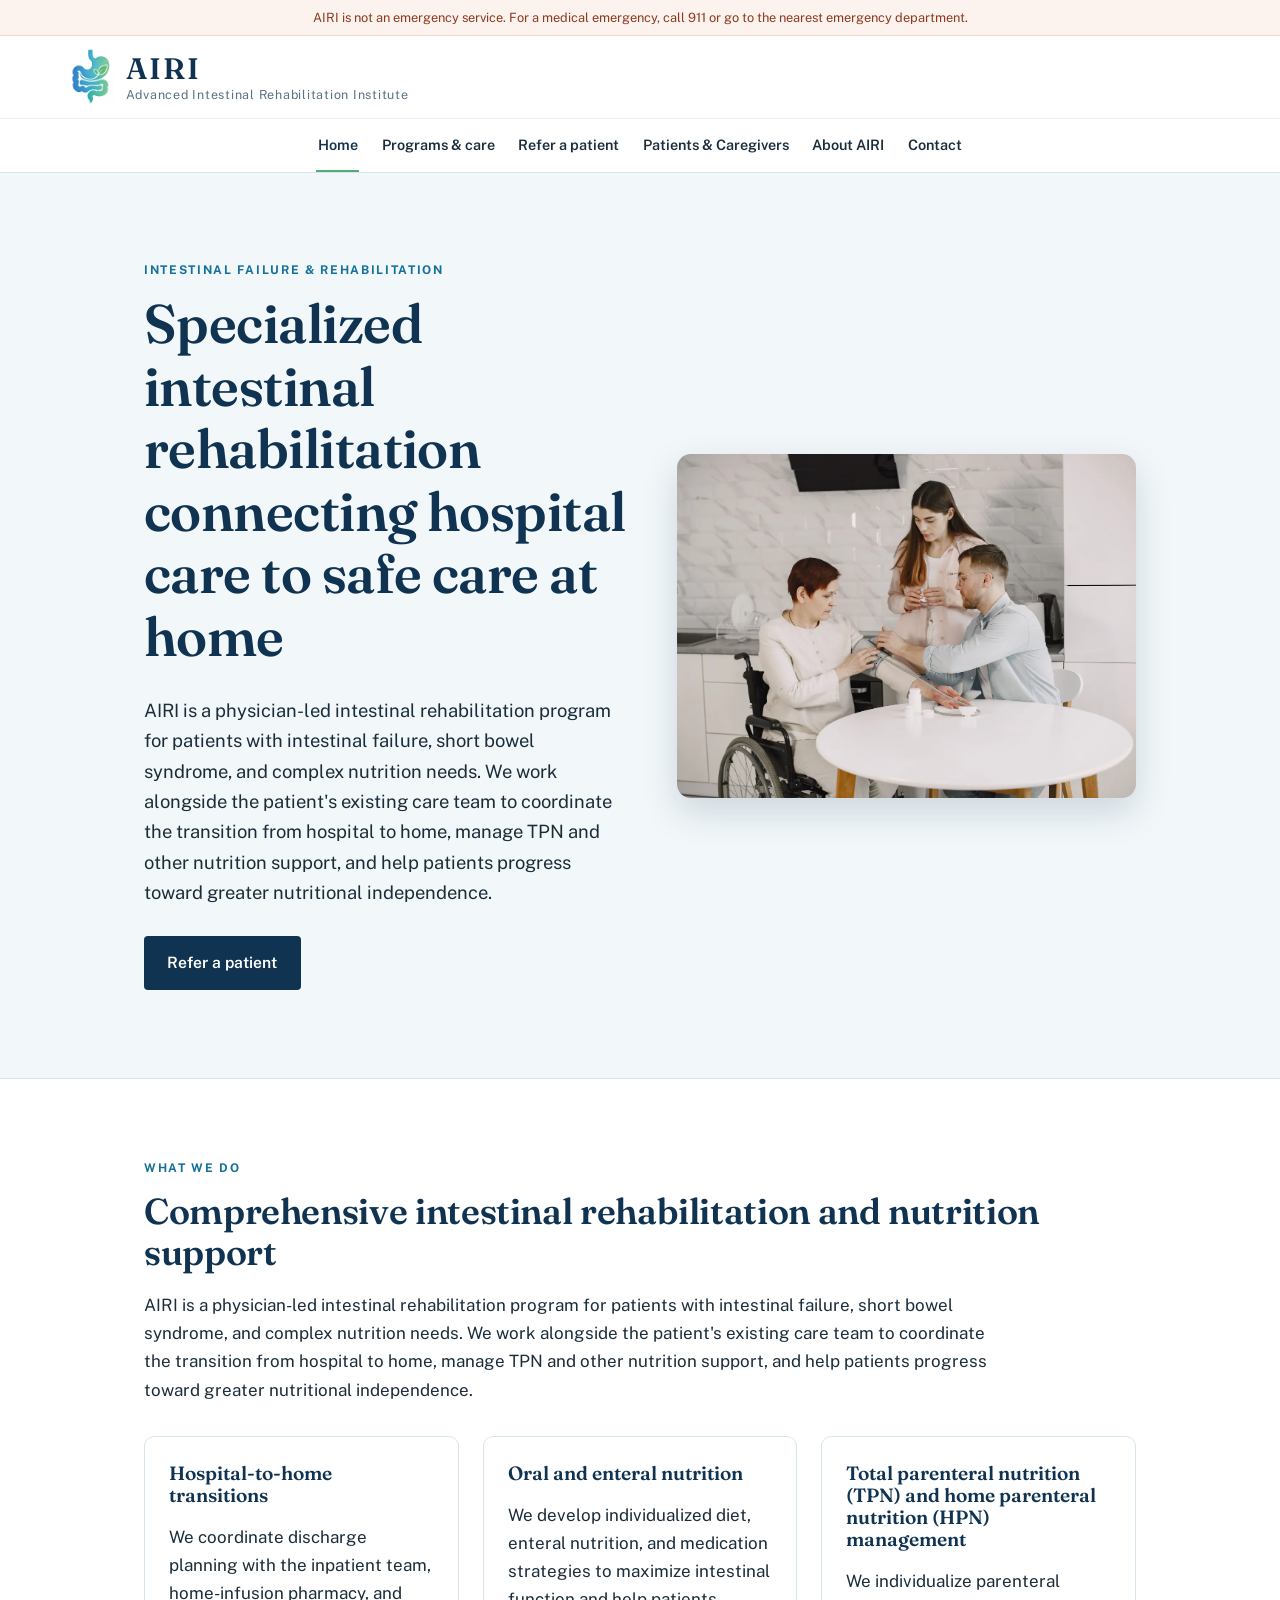
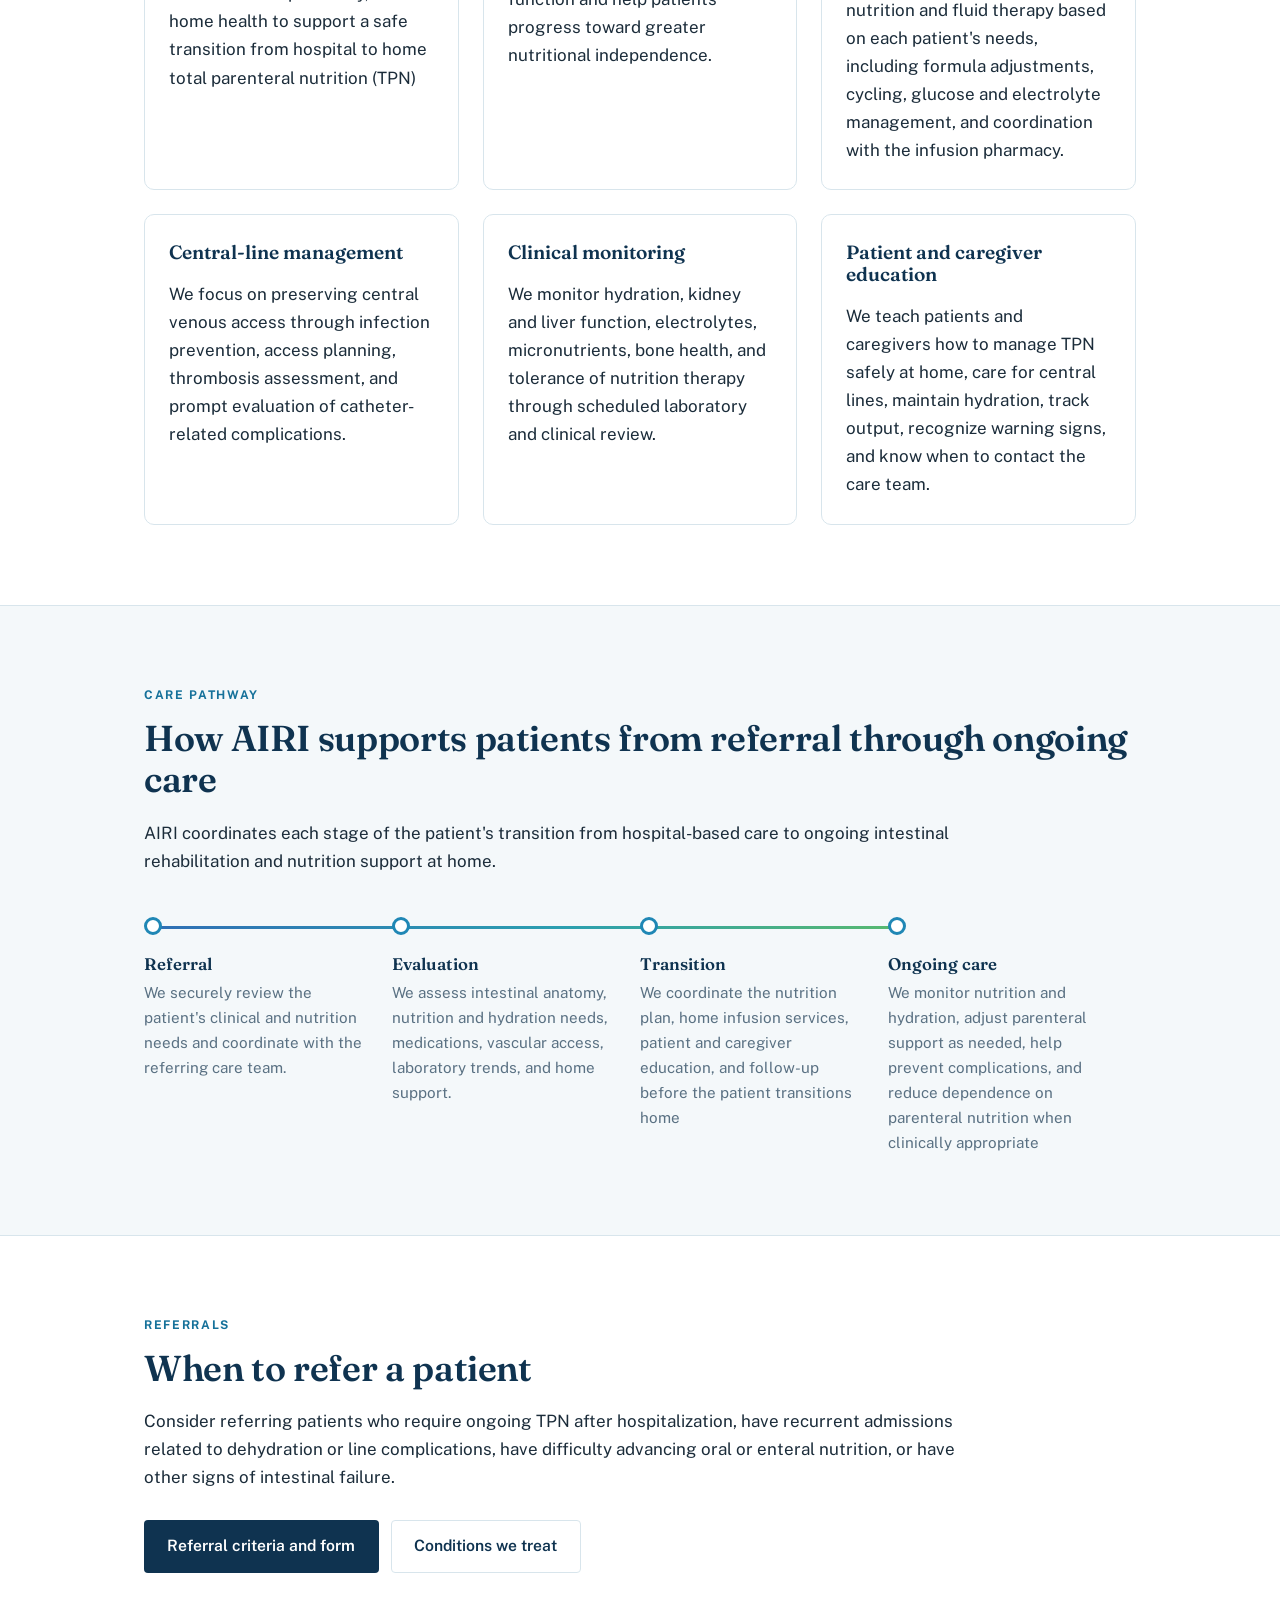
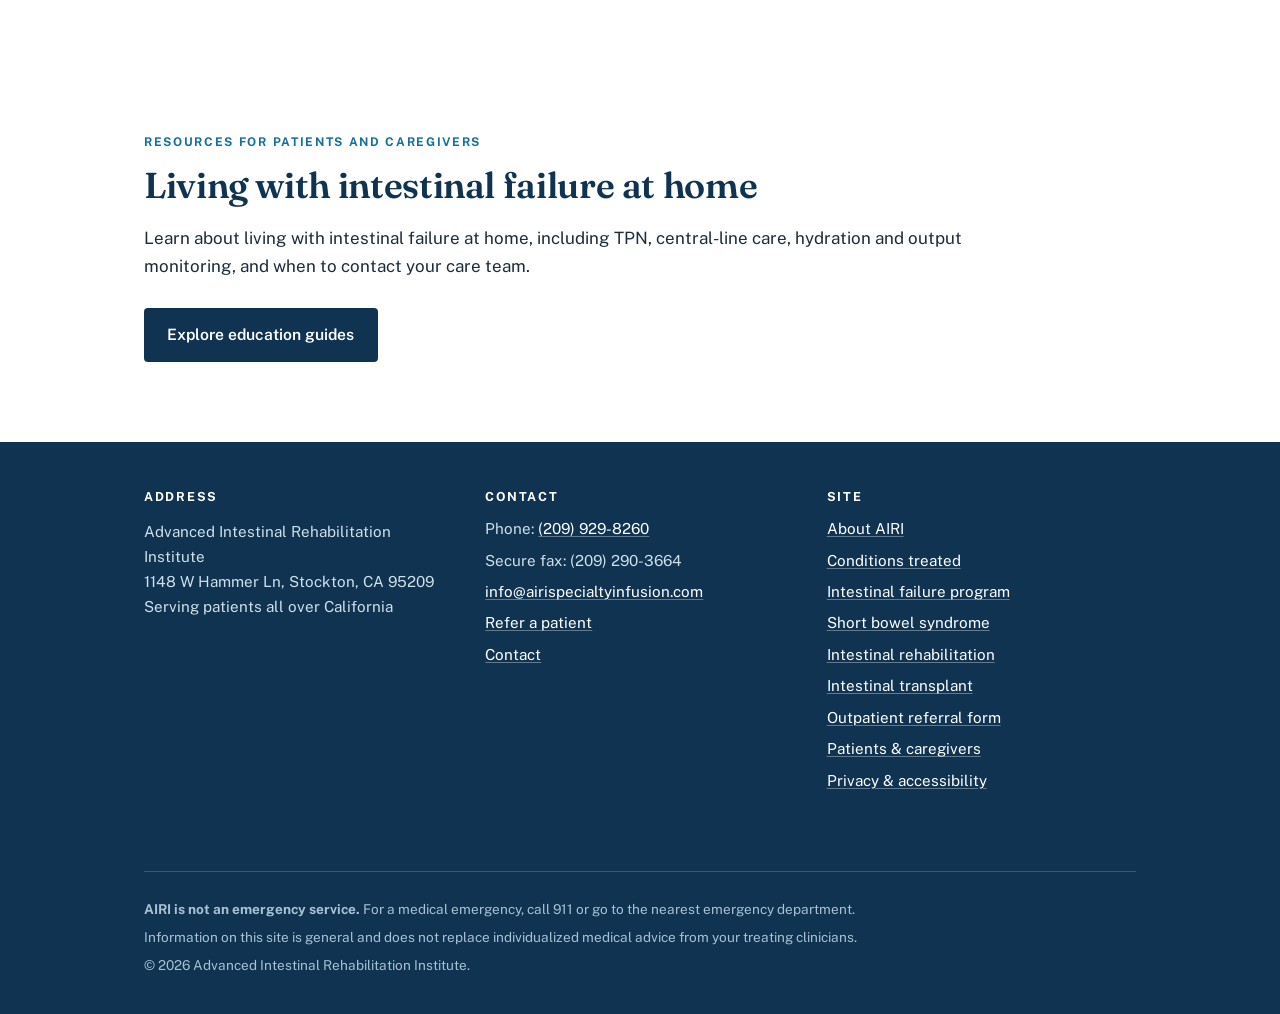
==== index.html @ 18566b01 "Unify the new 6-tab navigation across every page Refer a Patient, Contact, and six other pages still" ====
<!DOCTYPE html>
<html lang="en">
<head>
<meta charset="utf-8">
<meta name="viewport" content="width=device-width, initial-scale=1">
<title>Intestinal Rehabilitation & Home TPN Care | AIRI</title>
<meta name="description" content="AIRI provides specialized intestinal rehabilitation across California, helping patients with intestinal failure and complex nutrition needs transition safely from hospital to home.">
<link rel="icon" href="assets/logo-mark.png">
<link rel="preconnect" href="https://fonts.googleapis.com">
<link rel="preconnect" href="https://fonts.gstatic.com" crossorigin>
<link href="https://fonts.googleapis.com/css2?family=Fraunces:opsz,wght@9..144,500;9..144,600&family=Public+Sans:wght@400;600;700&display=swap" rel="stylesheet">
<link rel="stylesheet" href="style.css?v=8">
</head>
<body>
<a class="skip" href="#main">Skip to content</a>

<div class="emergency-bar"><div class="wrap">
  <p>AIRI is not an emergency service. For a medical emergency, call 911 or go to the nearest emergency department.</p>
</div></div>

<header class="site-header">
  <div class="header-top">
    <a class="brand" href="index.html">
      <img src="assets/logo-mark.png" alt="">
      <span class="brand-text"><b>AIRI</b><span>Advanced Intestinal Rehabilitation Institute</span></span>
    </a>
  </div>
  <nav class="site-nav" aria-label="Main"><div class="nav-row"><ul>
      <li><a href="index.html" aria-current="page">Home</a></li>
      <li><a href="programs.html">Programs & care</a></li>
      <li><a href="refer.html">Refer a patient</a></li>
      <li><a href="patients.html">Patients &amp; Caregivers</a></li>
      <li><a href="about.html">About AIRI</a></li>
      <li><a href="contact.html">Contact</a></li>
  </ul></div></nav>
</header>

<main id="main">

<div class="hero"><div class="wrap">
  <div>
    <p class="eyebrow">Intestinal failure &amp; rehabilitation</p>
    <h1>Specialized intestinal rehabilitation connecting hospital care to safe care at home </h1>
    <p class="lede">AIRI is a physician-led intestinal rehabilitation program for patients with intestinal failure, short bowel syndrome, and complex nutrition needs. We work alongside the patient's existing care team to coordinate the transition from hospital to home, manage TPN and other nutrition support, and help patients progress toward greater nutritional independence.</p>
    <div class="btn-row">
      <a class="btn btn-primary" href="refer.html">Refer a patient</a>
      <!--<a class="btn btn-ghost" href="contact.html">Request a consultation</a>-->
    </div>
  </div>
  <figure class="hero-photo">
    <picture>
      <source srcset="assets/hero-care.webp" type="image/webp">
      <img src="assets/hero-care.jpg" width="1400" height="933" alt="A caregiver and a nurse help a woman in a wheelchair check her blood pressure at home, with her medication on the kitchen table">
    </picture>
  </figure>
</div></div>

<section>
  <div class="wrap">
    <p class="eyebrow">What we do</p>
    <h2>Comprehensive intestinal rehabilitation and nutrition support</h2>
    <p>AIRI is a physician-led intestinal rehabilitation program for patients with intestinal failure, short bowel syndrome, and complex nutrition needs. We work alongside the patient's existing care team to coordinate the transition from hospital to home, manage TPN and other nutrition support, and help patients progress toward greater nutritional independence.</p>
    <div class="grid">
      <div class="card">
        <h3>Hospital-to-home transitions</h3>
        <p>We coordinate discharge planning with the inpatient team, home-infusion pharmacy, and home health to support a safe transition from hospital to home total parenteral nutrition (TPN) </p>
      </div>
      <div class="card">
        <h3>Oral and enteral nutrition</h3>
        <p>We develop individualized diet, enteral nutrition, and medication strategies to maximize intestinal function and help patients progress toward greater nutritional independence.</p>
      </div>
      <div class="card">
        <h3>Total parenteral nutrition (TPN) and home parenteral nutrition (HPN) management</h3>
        <p>We individualize parenteral nutrition and fluid therapy based on each patient's needs, including formula adjustments, cycling, glucose and electrolyte management, and coordination with the infusion pharmacy.</p>
      </div>
      <div class="card">
        <h3>Central-line management</h3>
        <p>We focus on preserving central venous access through infection prevention, access planning, thrombosis assessment, and prompt evaluation of catheter-related complications.</p>
      </div>
      <div class="card">
        <h3>Clinical monitoring</h3>
        <p>We monitor hydration, kidney and liver function, electrolytes, micronutrients, bone health, and tolerance of nutrition therapy through scheduled laboratory and clinical review.</p>
      </div>
      <div class="card">
        <h3>Patient and caregiver education</h3>
        <p>We teach patients and caregivers how to manage TPN safely at home, care for central lines, maintain hydration, track output, recognize warning signs, and know when to contact the care team.</p>
      </div>
    </div>
  </div>
</section>

<section class="tint">
  <div class="wrap">
    <p class="eyebrow">Care pathway</p>
    <h2>How AIRI supports patients from referral through ongoing care</h2>
    <p>AIRI coordinates each stage of the patient's transition from hospital-based care to ongoing intestinal rehabilitation and nutrition support at home.</p>
    <ol class="pathway">
      <li>
        <h3>Referral</h3>
        <p>We securely review the patient's clinical and nutrition needs and coordinate with the referring care team.</p>
      </li>
      <li>
        <h3>Evaluation</h3>
        <p>We assess intestinal anatomy, nutrition and hydration needs, medications, vascular access, laboratory trends, and home support.</p>
      </li>
      <li>
        <h3>Transition</h3>
        <p>We coordinate the nutrition plan, home infusion services, patient and caregiver education, and follow-up before the patient transitions home</p>
      </li>
      <li>
        <h3>Ongoing care</h3>
        <p>We monitor nutrition and hydration, adjust parenteral support as needed, help prevent complications, and reduce dependence on parenteral nutrition when clinically appropriate</p>
      </li>
    </ol>
  </div>
</section>

  


<section>
  <div class="wrap">
    <p class="eyebrow">Referrals</p>
     <h2>When to refer a patient</h2>
    
    <p>
      Consider referring patients who require ongoing TPN after hospitalization, 
      have recurrent admissions related to dehydration or line complications, 
      have difficulty advancing oral or enteral nutrition, or have other signs 
      of intestinal failure.
    </p>
    <div class="btn-row">
      <a class="btn btn-primary" href="refer.html">Referral criteria and form</a>
      <a class="btn btn-ghost" href="conditions.html">Conditions we treat</a>
    </div>
  </div>
</section>


<section>
  <div class="wrap">
    <p class="eyebrow">Resources for patients and caregivers</p>
    <h2>Living with intestinal failure at home</h2>
    <p>Learn about living with intestinal failure at home, including TPN, central-line care, hydration and output monitoring, and when to contact your care team.
    <div class="btn-row">
      <a class="btn btn-primary" href="patients.html">Explore education guides</a>
    </div>
  </div>
</section>

</main>

<footer class="site-footer"><div class="wrap">
  <div>
    <h4>Address</h4>
    <p>Advanced Intestinal Rehabilitation Institute<br>1148 W Hammer Ln, Stockton, CA 95209<br>Serving patients all over California</p>
  </div>
  <div>
    <h4>Contact</h4>
    <ul>
      <li>Phone: <a href="tel:+12099298260">(209) 929-8260</a></li>
      <li>Secure fax: (209) 290-3664</li>
      <li><a href="mailto:info@airispecialtyinfusion.com">info@airispecialtyinfusion.com</a></li>
      <li><a href="refer.html">Refer a patient</a></li>
      <li><a href="contact.html">Contact</a></li>
    </ul>
  </div>
  <div>
    <h4>Site</h4>
    <ul>
      <li><a href="about.html">About AIRI</a></li>
      <li><a href="conditions.html">Conditions treated</a></li>
      <li><a href="program.html">Intestinal failure program</a></li>
      <li><a href="sbs.html">Short bowel syndrome</a></li>
      <li><a href="rehab.html">Intestinal rehabilitation</a></li>
      <li><a href="transplant.html">Intestinal transplant</a></li>
      <li><a href="outpatient.html">Outpatient referral form</a></li>
      <li><a href="patients.html">Patients &amp; caregivers</a></li>
      <li><a href="privacy.html">Privacy &amp; accessibility</a></li>
    </ul>
  </div>
  <div class="footer-bottom">
    <p><strong>AIRI is not an emergency service.</strong> For a medical emergency, call 911 or go to the nearest emergency department.</p>
    <p>Information on this site is general and does not replace individualized medical advice from your treating clinicians.</p>
    <p>&copy; 2026 Advanced Intestinal Rehabilitation Institute.</p>
  </div>
</div></footer>

<script src="site.js?v=3" defer></script>
</body>
</html>
---- style.css ----
/* AIRI — Advanced Intestinal Rehabilitation Institute */

:root {
  --navy: #0f3350;
  --ink: #1b2c3a;
  --muted: #5a7183;
  --teal: #1f87b5;        /* borders, accents */
  --teal-text: #15719a;   /* teal as text: meets 4.5:1 on white and wash */
  --green: #4fae74;
  --wash: #f2f7f9;
  --wash-2: #e6f0f4;
  --line: #d8e5ec;
  --white: #fff;
  --alert: #8c3a1e;
  --alert-bg: #fdf3ee;
  --grad: linear-gradient(120deg, #2f6fb5 0%, #2b9fb0 55%, #58b96f 100%);
  --measure: 85ch;
  --pad: clamp(1.25rem, 5vw, 4rem);
}

*, *::before, *::after { box-sizing: border-box; }

html { scroll-behavior: smooth; }
/* keep anchor targets clear of the sticky header */
[id] { scroll-margin-top: 9rem; }
@media (max-width: 800px) { html:not(.js) [id] { scroll-margin-top: 1rem; } }
@media (prefers-reduced-motion: reduce) {
  html { scroll-behavior: auto; }
  * { animation: none !important; transition: none !important; }
}


body::before {
  content: ""; position: fixed; z-index: -1;
  top: 50%; left: 50%; transform: translate(-50%, -50%);
  width: min(600px, 60vw); height: 92vh;
  background: url("assets/logo-mark.png") center / contain no-repeat;
  opacity: 0.29;
}
@media print { body::before { display: none; } }
body {
  margin: 0;
  font-family: "Public Sans", system-ui, -apple-system, "Segoe UI", sans-serif;
  font-size: 1.0625rem;
  line-height: 1.65;
  color: var(--ink);
  background: var(--white);
  -webkit-font-smoothing: antialiased;
}

h1, h2, h3, h4 {
  font-family: Fraunces, Georgia, "Times New Roman", serif;
  color: var(--navy);
  font-weight: 600;
  line-height: 1.15;
  letter-spacing: -0.01em;
  margin: 0 0 0.5em;
}
h2 + p { margin-top: 0; }
::selection { background: #cde5ef; }
h1 { font-size: clamp(2.1rem, 5vw, 3.4rem); }
h2 { font-size: clamp(1.6rem, 3.2vw, 2.25rem); }
h3 { font-size: 1.2rem; letter-spacing: 0; }
p, li { max-width: var(--measure); }
a { color: var(--teal-text); text-decoration-thickness: 1px; text-underline-offset: 2px; }
a[href^="mailto:"] { overflow-wrap: anywhere; }
a:hover { color: var(--navy); }
:focus-visible { outline: 3px solid var(--teal); outline-offset: 2px; border-radius: 2px; }

.eyebrow {
  font-size: 0.75rem;
  letter-spacing: 0.14em;
  text-transform: uppercase;
  font-weight: 700;
  color: var(--teal-text);
  margin: 0 0 0.75rem;
}

.wrap { max-width: 1120px; margin-inline: auto; padding-inline: var(--pad); }
/* narrow sections share the same left edge as wide ones; paragraphs and lists are still capped at 68ch (see p, li above) */
.narrow { max-width: 1120px; }

/* ---------- header ---------- */

.skip {
  position: absolute; left: -9999px; top: 0; z-index: 99;
  background: var(--navy); color: #fff; padding: 0.75rem 1rem;
}
.skip:focus { left: 0; }

.site-header {
  border-bottom: 1px solid var(--line);
  background: var(--white);
  position: sticky; top: 0; z-index: 20;
  transition: box-shadow 0.25s;
}
.site-header.scrolled { box-shadow: 0 2px 14px rgba(15, 51, 80, 0.09); }
.header-top {
  display: flex; align-items: center; gap: 1.25rem;
  padding-block: 0.75rem;
  padding-inline: clamp(1.25rem, 4vw, 2.5rem); max-width: 1220px; margin-inline: auto;
}

.brand { display: flex; align-items: center; gap: 0.7rem; text-decoration: none; }
.brand img { height: 58px; width: auto; display: block; }
.brand-text { display: flex; flex-direction: column; line-height: 1; }
.brand-text b {
  font-family: Fraunces, serif; font-size: 1.85rem; font-weight: 600;
  letter-spacing: 0.06em; color: var(--navy);
}
.brand-text span {
  font-size: 0.78rem; letter-spacing: 0.06em; color: var(--muted); margin-top: 0.35rem;
}

.site-nav { border-top: 1px solid var(--wash-2); }
.site-nav .nav-row {
  max-width: 1400px; margin-inline: auto;
  padding-inline: 1.25rem;
}
.site-nav ul {
  display: flex; flex-wrap: wrap; justify-content: center;
  gap: 0 clamp(1rem, 1.6vw, 2rem);
  list-style: none; margin: 0; padding: 0;
}
.site-nav li { white-space: nowrap; }
.site-nav a {
  color: var(--ink); text-decoration: none; font-size: 0.9rem; font-weight: 600;
  padding: 0.85rem 0.1rem; border-bottom: 2px solid transparent; display: block;
}
.site-nav a:hover, .site-nav a[aria-current="page"] {
  color: var(--navy); border-bottom-color: var(--green);
}


.nav-toggle { display: none; }
@media screen and (max-width: 899px) {
  /* without JS the stacked header is too tall to pin; with it, the nav collapses */
  html:not(.js) .site-header { position: static; }
  .brand-text span { display: none; }
  .site-nav { border-top: 0; }

  .nav-toggle {
    display: inline-flex; flex-direction: column; gap: 5px; justify-content: center;
    margin-left: auto; width: 46px; height: 42px; padding: 0 11px;
    background: none; border: 1px solid var(--line); border-radius: 6px; cursor: pointer;
  }
  .nav-toggle span {
    display: block; height: 2px; background: var(--navy); border-radius: 1px;
    transition: transform 0.25s, opacity 0.25s;
  }
  .nav-toggle[aria-expanded="true"] span:nth-child(1) { transform: translateY(7px) rotate(45deg); }
  .nav-toggle[aria-expanded="true"] span:nth-child(2) { opacity: 0; }
  .nav-toggle[aria-expanded="true"] span:nth-child(3) { transform: translateY(-7px) rotate(-45deg); }

  html.js .site-nav { display: none; }
  html.js .site-nav.open { display: block; padding-bottom: 0.5rem; }
  html.js .site-nav ul { flex-direction: column; gap: 0; }
  html.js .site-nav a {
    font-size: 1rem; padding: 0.6rem 0;
    border-bottom: 1px solid var(--wash-2);
  }
  html.js .site-nav a[aria-current="page"] { border-bottom-color: var(--green); }
}

/* ---------- buttons ---------- */

.btn {
  display: inline-block; padding: 0.8rem 1.4rem; border-radius: 4px;
  font-weight: 600; font-size: 0.98rem; text-decoration: none;
  border: 1px solid transparent; cursor: pointer; font-family: inherit;
  transition: background 0.2s, border-color 0.2s, transform 0.15s;
}
.btn:active { transform: translateY(1px); }
.btn-primary { background: var(--navy); color: #fff; }
.btn-primary:hover { background: #0a2740; color: #fff; }
.btn-ghost { border-color: var(--line); background: #fff; color: var(--navy); }
.btn-ghost:hover { border-color: var(--teal); color: var(--navy); }
.btn-row { display: flex; flex-wrap: wrap; gap: 0.75rem; margin-top: 1.75rem; }

/* ---------- hero ---------- */

.hero { background: var(--wash); border-bottom: 1px solid var(--line); }
.hero .wrap {
  display: grid; gap: clamp(2rem, 4vw, 4rem); align-items: center;
  grid-template-columns: minmax(0, 1.05fr) minmax(0, 1fr); padding-block: clamp(3rem, 7vw, 5.5rem);
}
.hero p.lede { font-size: 1.15rem; color: var(--ink); }
.hero-mark { justify-self: center; text-align: center; transform: translateX(4%); }
.hero-mark img { width: min(400px, 80vw); height: auto; display: block; margin-inline: auto; }
.hero-wordmark {
  font-family: Fraunces, Georgia, serif; font-size: 2.1rem; font-weight: 600;
  color: var(--navy); letter-spacing: 0.32em; text-indent: 0.32em;
  margin: 1.1rem 0 0.2rem; line-height: 1;
}
.hero-tagline { font-size: 0.78rem; letter-spacing: 0.05em; color: var(--muted); margin: 0; }
@media (max-width: 800px) {
  .hero .wrap { grid-template-columns: 1fr; }
  .hero-mark { display: none; }
}

/* ---------- sections ---------- */

section { padding-block: clamp(3rem, 7vw, 5rem); }
section.tint { background: rgba(242, 247, 249, 0.8); border-block: 1px solid var(--line); }
section > .wrap > :first-child { margin-top: 0; }

.grid { display: grid; gap: 1.5rem; grid-template-columns: repeat(auto-fit, minmax(250px, 1fr)); }
/* for cards holding long lists, two roomy columns beat three cramped ones */
.grid.two { grid-template-columns: repeat(auto-fit, minmax(min(400px, 100%), 1fr)); }
.grid.four { grid-template-columns: repeat(auto-fit, minmax(200px, 1fr)); }
.card {
  background: #fff; border: 1px solid var(--line); border-radius: 10px;
  padding: 1.6rem 1.5rem;
  transition: border-color 0.2s, box-shadow 0.2s;
}
.card:hover { border-color: #b9d2df; box-shadow: 0 6px 20px rgba(15, 51, 80, 0.07); }
section .grid { margin-top: 2rem; }
.num, a.num {
  display: inline-block; font-size: 1.15rem; font-weight: 600;
  color: var(--navy); text-decoration: none; letter-spacing: 0.01em;
  font-variant-numeric: tabular-nums;
}
p.num, p:has(> a.num) { margin-block: 0.4rem 0.5rem; }
a.num:hover { color: var(--teal-text); text-decoration: underline; text-underline-offset: 3px; }
.card.urgent { border-color: #e8c6b4; }
.card.urgent h3 { color: var(--alert); }
.card h3 { margin-top: 0; }
.card p:last-child, .card ul:last-child { margin-bottom: 0; }
.tint .card { background: #fff; }

.checks { list-style: none; padding: 0; }
.checks li {
  position: relative; padding-left: 1.5rem; margin-bottom: 0.5rem;
}
.checks.toc { columns: 2; column-gap: 2.5rem; }
@media (max-width: 640px) { .checks.toc { columns: 1; } }
.checks.toc li { break-inside: avoid; }
.checks li::before {
  content: ""; position: absolute; left: 0; top: 0.62em;
  width: 8px; height: 8px; border-radius: 50%; background: var(--green);
}

/* ---------- pathway (signature) ---------- */

.pathway { list-style: none; margin: 2.5rem 0 0; padding: 0; position: relative; display: grid; gap: 2rem; }
@media (min-width: 760px) {
  .pathway { grid-template-columns: repeat(4, 1fr); gap: 0; }
  .pathway::before {
    content: ""; position: absolute; left: 9px; right: calc(25% - 9px); top: 11px;
    height: 3px; background: var(--grad); border-radius: 2px;
  }
  .pathway li { padding: 0 1.25rem 0 0; }
}
.pathway li { position: relative; padding-left: 2.25rem; max-width: none; }
.pathway li::before {
  content: ""; position: absolute; left: 0; top: 3px;
  width: 18px; height: 18px; border-radius: 50%;
  background: #fff; border: 3px solid var(--teal);
}
@media (min-width: 760px) {
  .pathway li { padding-left: 0; padding-top: 2.5rem; }
  .pathway li::before { top: 2px; }
}
.pathway h3 { font-size: 1.05rem; margin-bottom: 0.35rem; }
.pathway p { font-size: 0.95rem; color: var(--muted); margin: 0; }

/* ---------- callouts ---------- */

.alert {
  border-left: 4px solid var(--alert); background: var(--alert-bg);
  padding: 1rem 1.25rem; border-radius: 0 4px 4px 0; margin: 1.5rem 0;
}
.alert strong { color: var(--alert); }
.alert p { margin: 0; max-width: none; }

.note {
  border-left: 4px solid var(--teal); background: var(--wash);
  padding: 1rem 1.25rem; border-radius: 0 4px 4px 0; margin: 1.5rem 0;
}
.note p { margin: 0 0 0.5rem; max-width: none; }
.note p:last-child { margin-bottom: 0; }
section.tint .note { background: #fff; }

/* ---------- forms ---------- */

.form {
  margin-top: 2rem; max-width: 900px;
  background: #fff; border: 1px solid var(--line); border-radius: 12px;
  padding: clamp(1.25rem, 4vw, 2.25rem);
}
fieldset { border: 0; padding: 0; margin: 0 0 2.25rem; min-width: 0; }
legend {
  font-family: Fraunces, serif; font-size: 1.15rem; color: var(--navy);
  font-weight: 600; padding: 0 0 0.55rem; margin-bottom: 1.1rem;
  width: 100%; border-bottom: 2px solid var(--wash-2);
}
.fields { display: grid; gap: 1rem; grid-template-columns: repeat(auto-fit, minmax(220px, 1fr)); }
.field { display: flex; flex-direction: column; gap: 0.3rem; }
.field.full { grid-column: 1 / -1; }
.field label { font-size: 0.85rem; font-weight: 600; color: var(--navy); }
.field label .req { color: var(--alert); }
input[type="text"], input[type="email"], input[type="tel"], input[type="date"], select, textarea {
  font: inherit; font-size: 0.98rem; color: var(--ink);
  padding: 0.6rem 0.75rem; border: 1px solid var(--line); border-radius: 6px;
  background: #fff; width: 100%;
  transition: border-color 0.15s, box-shadow 0.15s;
}
textarea { min-height: 5.5rem; resize: vertical; }
input[type="text"]:focus, input[type="email"]:focus, input[type="tel"]:focus,
input[type="date"]:focus, select:focus, textarea:focus {
  border-color: var(--teal); outline: none;
  box-shadow: 0 0 0 3px rgba(31, 135, 181, 0.14);
}
.opts input:focus-visible { outline: 3px solid var(--teal); outline-offset: 2px; }

.opts { display: grid; gap: 0.4rem 1.25rem; grid-template-columns: repeat(auto-fit, minmax(230px, 1fr)); margin-top: 0.25rem; }
.opts label {
  display: flex; gap: 0.55rem; align-items: flex-start;
  font-size: 0.95rem; font-weight: 400; color: var(--ink); cursor: pointer;
}
.opts input { margin-top: 0.3rem; flex: none; accent-color: var(--teal); }
.opts + .fields { margin-top: 1rem; }

.form-actions {
  display: flex; flex-wrap: wrap; gap: 0.75rem; align-items: center;
  border-top: 1px solid var(--wash-2); padding-top: 1.4rem;
}
.form-actions .msg:not(:empty) {
  flex-basis: 100%; font-size: 0.92rem; color: var(--navy); font-weight: 600;
  background: var(--wash-2); border-radius: 4px; padding: 0.7rem 0.9rem; margin-top: 0.25rem;
}

.opts-label { margin: 1rem 0 0.25rem; font-size: 0.85rem; font-weight: 600; color: var(--navy); }
.form-note { margin-top: 1.5rem; font-size: 0.92rem; color: var(--muted); }

/* ---------- footer ---------- */

.site-footer {
  background: var(--navy); color: #cfe0ea; padding-block: 3rem 2rem;
  font-size: 0.95rem;
}
.site-footer .wrap { display: grid; gap: 2rem; grid-template-columns: repeat(auto-fit, minmax(230px, 1fr)); }
.site-footer h4 {
  color: #fff; font-size: 0.78rem; letter-spacing: 0.14em; text-transform: uppercase;
  font-family: "Public Sans", sans-serif; font-weight: 700; margin-bottom: 0.75rem;
}
.site-footer a { color: #fff; text-decoration-color: rgba(255, 255, 255, 0.35); }
.site-footer a:hover { text-decoration-color: #fff; }
.site-footer ul { list-style: none; margin: 0; padding: 0; }
.site-footer li { margin-bottom: 0.4rem; }
.site-footer p { max-width: none; }
.footer-bottom {
  grid-column: 1 / -1;
  border-top: 1px solid rgba(255,255,255,0.18); margin-top: 2.5rem; padding-top: 1.25rem;
  font-size: 0.85rem; color: #a8c2d3;
}
.footer-bottom p { margin: 0.35rem 0; }

/* ---------- misc ---------- */

.emergency-bar {
  background: var(--alert-bg); border-bottom: 1px solid #f0dccf;
  color: var(--alert); font-size: 0.8rem; text-align: center;
}
.emergency-bar .wrap { padding-block: 0.45rem; }
.emergency-bar p { margin: 0; max-width: none; }

table {
  border-collapse: separate; border-spacing: 0; width: 100%; margin: 1.5rem 0;
  font-size: 0.95rem; border: 1px solid var(--line); border-radius: 10px; overflow: hidden;
}
th, td { text-align: left; padding: 0.75rem 1rem; border-bottom: 1px solid var(--line); vertical-align: top; }
tr:last-child td { border-bottom: 0; }
@media (max-width: 360px) { th, td { padding-inline: 0.6rem; } }
th { background: var(--wash); color: var(--navy); font-size: 0.8rem; letter-spacing: 0.06em; text-transform: uppercase; }

.page-head {
  background: rgba(242, 247, 249, 0.8); border-bottom: 1px solid var(--line);
  padding-block: clamp(2.25rem, 5vw, 3.5rem);
}
.page-head p { font-size: 1.1rem; color: var(--muted); margin-bottom: 0; }

.figure { border: 1px solid var(--line); border-radius: 8px; overflow: hidden; }
.figure img { display: block; width: 100%; height: auto; }

/* ---------- js polish (site.js) ---------- */

html.js .reveal { opacity: 0; transform: translateY(14px); transition: opacity 0.55s ease, transform 0.55s ease, border-color 0.2s, box-shadow 0.2s; }
html.js .reveal.in { opacity: 1; transform: none; }
@media print {
  html.js .reveal { opacity: 1; transform: none; }
  .nav-toggle, .to-top { display: none; }
}

.to-top {
  position: fixed; right: 1.25rem; bottom: 1.25rem; z-index: 30;
  width: 46px; height: 46px; border-radius: 50%;
  border: 1px solid var(--line); background: var(--white); color: var(--navy);
  font-size: 1.15rem; line-height: 1; cursor: pointer;
  box-shadow: 0 4px 16px rgba(15, 51, 80, 0.14);
  opacity: 0; visibility: hidden; pointer-events: none; transform: translateY(8px);
  transition: opacity 0.25s, visibility 0.25s, transform 0.25s, border-color 0.2s;
}
.to-top.show { opacity: 1; visibility: visible; pointer-events: auto; transform: none; }
.to-top:hover { border-color: var(--teal); }

/* ---------- hero photo (home page) ----------
   Markup: <figure class="hero-photo"><picture>...<img ...></picture></figure>
   sits inside .hero .wrap next to the text column. The image is forced to fit
   its column (large source files used to push the layout past the page edge). */
.hero-photo { margin: 0; min-width: 0; }
.hero-photo img {
  display: block; width: 100%; height: auto;
  aspect-ratio: 4 / 3; object-fit: cover; object-position: center 35%;
  border-radius: 14px; box-shadow: 0 14px 36px rgba(15, 51, 80, 0.16);
}

.anatomy-grid {
  display: grid;
  grid-template-columns: repeat(2, minmax(0, 1fr));
  gap: 20px;
  margin-top: 28px;
}

.anatomy-card {
  padding: 24px;
  background: #fff;
  border: 1px solid #dfe5e3;
  border-radius: 10px;
}

.anatomy-card h3 {
  margin: 0 0 10px;
  font-size: 1.1rem;
  line-height: 1.35;
}

.anatomy-card p {
  margin: 0;
  line-height: 1.6;
}
.complications-grid {
  display: grid;
  grid-template-columns: repeat(2, minmax(0, 1fr));
  gap: 20px;
  margin: 28px 0;
}

.complication-card {
  padding: 24px;
  border: 1px solid #dfe5e3;
  border-radius: 10px;
  background: #fff;
}

.complication-card h3 {
  margin: 0 0 10px;
  font-size: 1.1rem;
  line-height: 1.35;
}

.complication-card p {
  margin: 0;
  line-height: 1.6;
}




@media (max-width: 800px) {
  .hero-photo img { aspect-ratio: 3 / 2; }
}
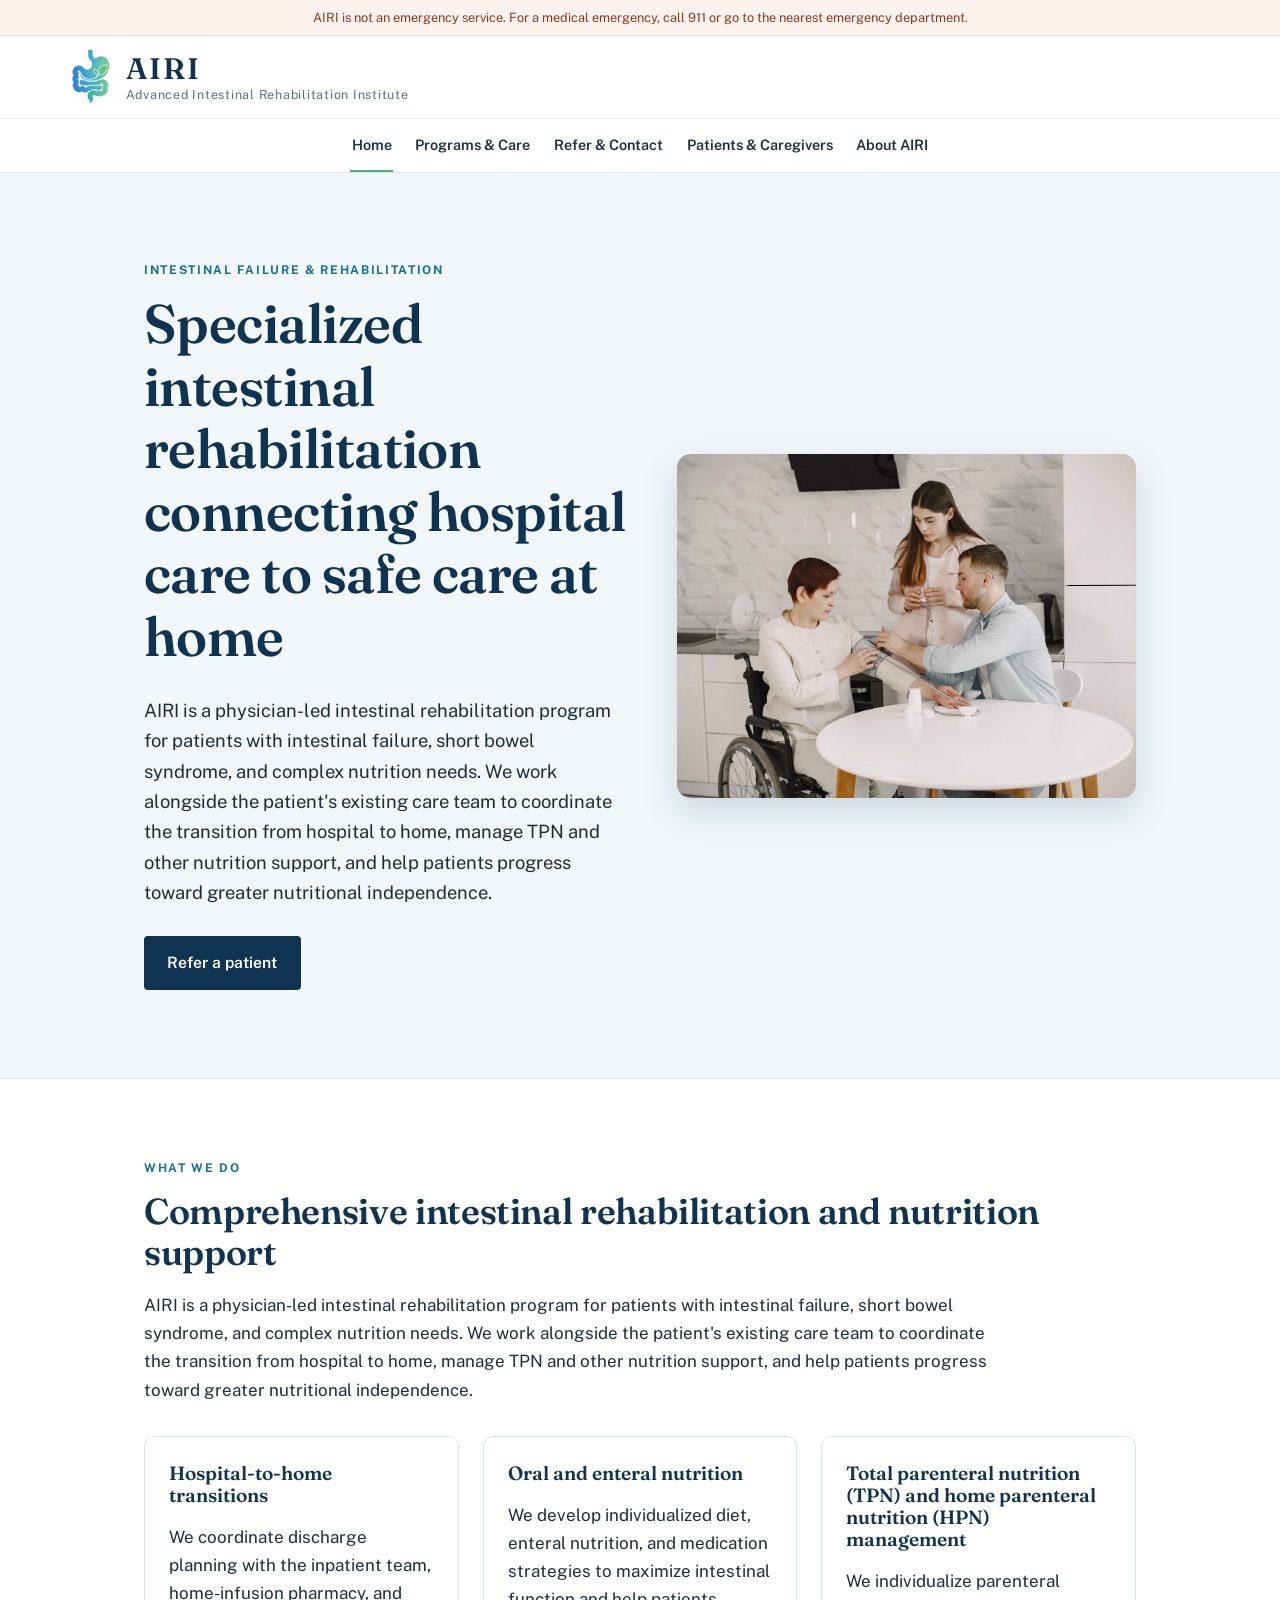
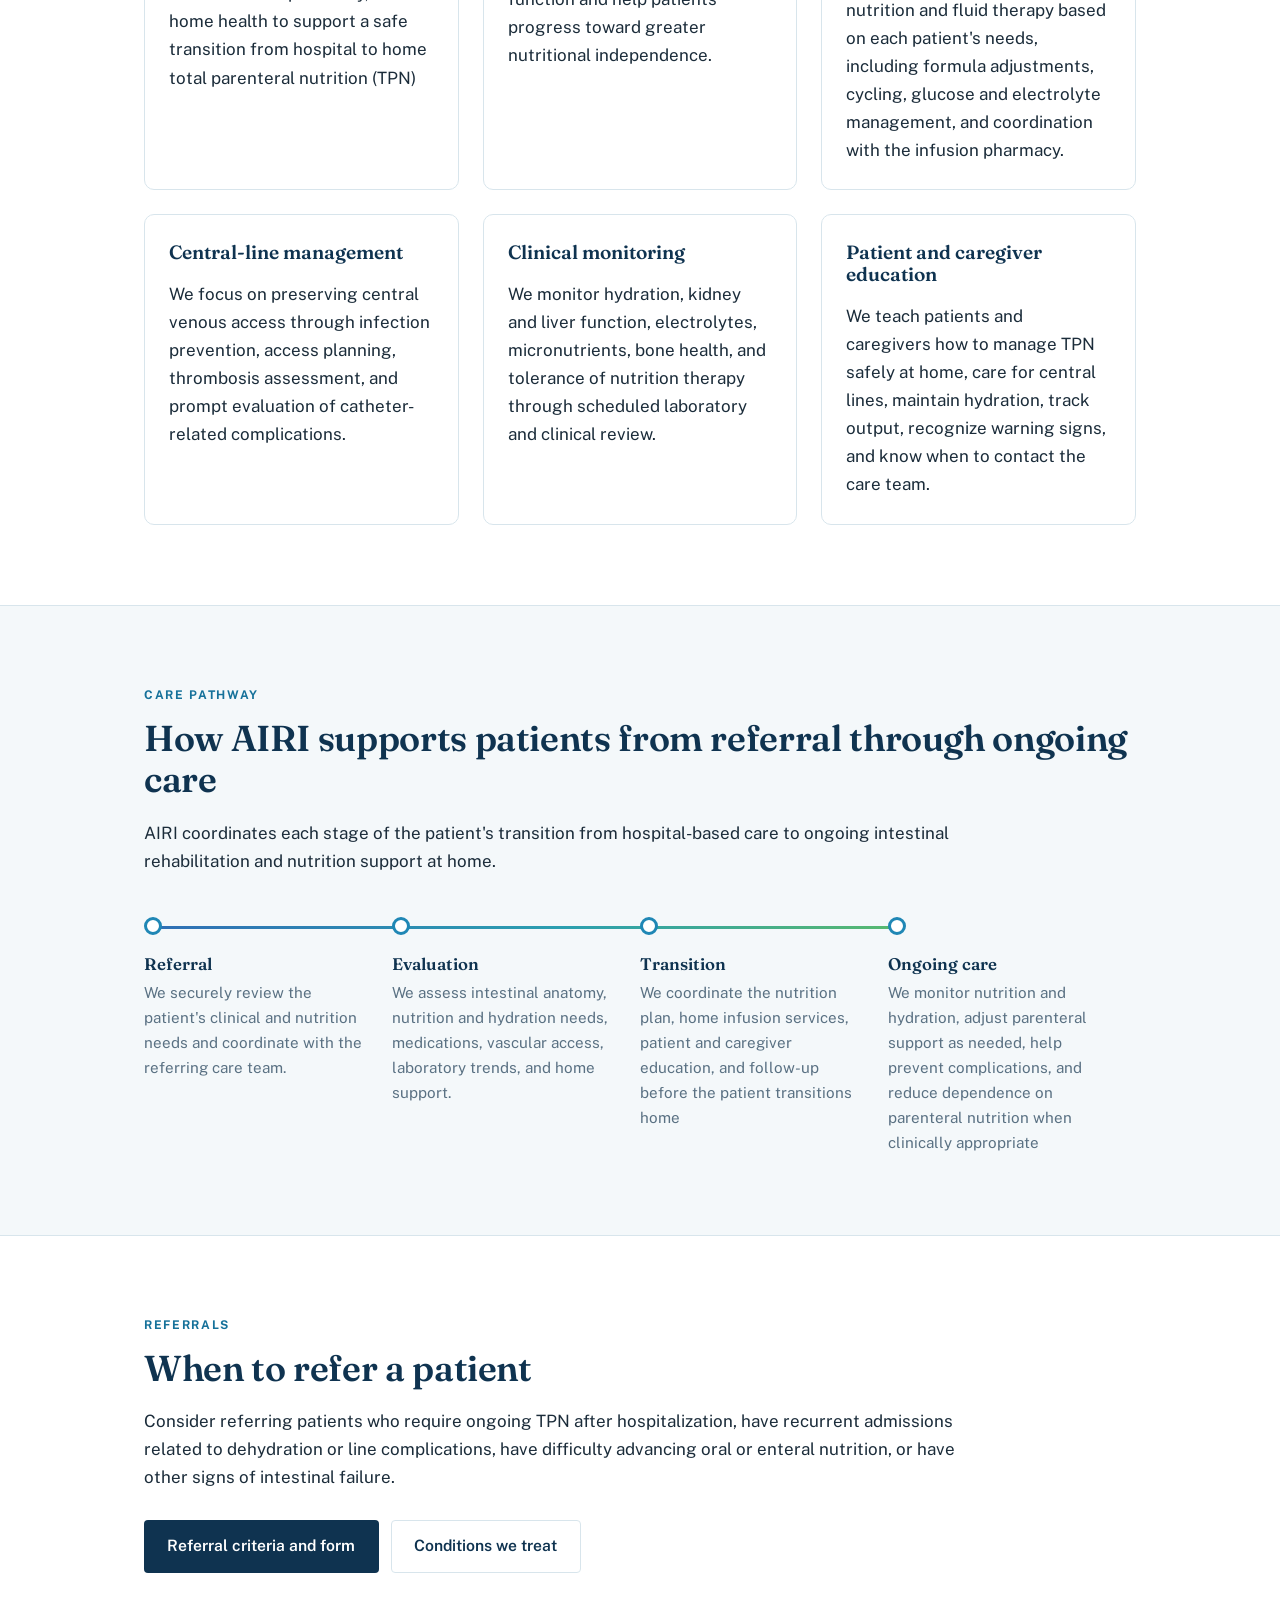
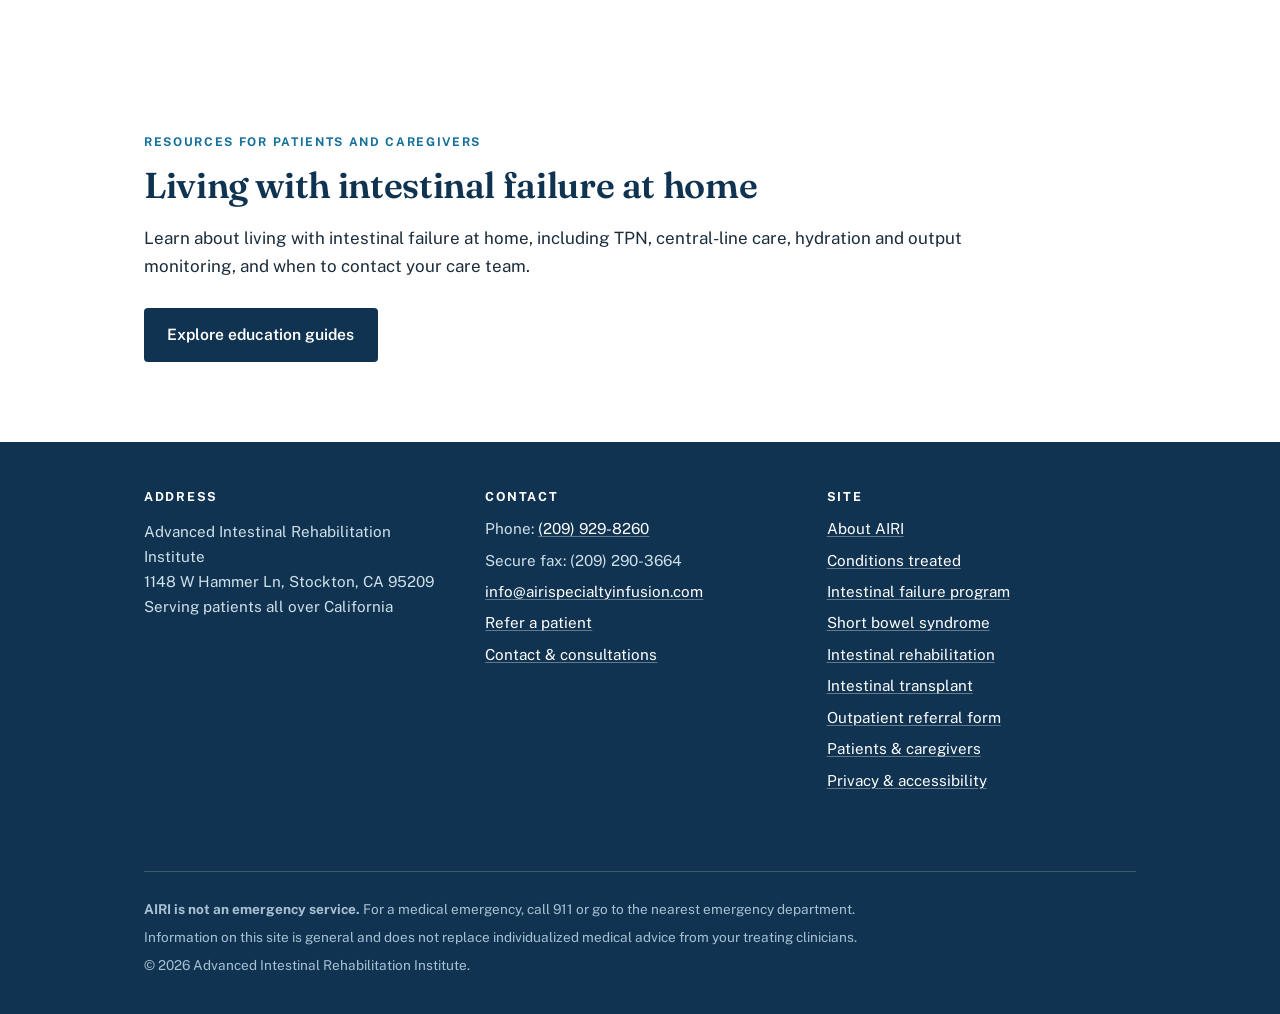
==== commit 4079da34: "Merge Contact into Refer & Contact page refer.html now carries the contact cards, referral criteria," ====
--- a/index.html
+++ b/index.html
@@ -27,11 +27,10 @@
   </div>
   <nav class="site-nav" aria-label="Main"><div class="nav-row"><ul>
       <li><a href="index.html" aria-current="page">Home</a></li>
-      <li><a href="programs.html">Programs & care</a></li>
-      <li><a href="refer.html">Refer a patient</a></li>
+      <li><a href="programs.html">Programs &amp; Care</a></li>
+      <li><a href="refer.html">Refer &amp; Contact</a></li>
       <li><a href="patients.html">Patients &amp; Caregivers</a></li>
       <li><a href="about.html">About AIRI</a></li>
-      <li><a href="contact.html">Contact</a></li>
   </ul></div></nav>
 </header>
 
@@ -44,7 +43,7 @@
     <p class="lede">AIRI is a physician-led intestinal rehabilitation program for patients with intestinal failure, short bowel syndrome, and complex nutrition needs. We work alongside the patient's existing care team to coordinate the transition from hospital to home, manage TPN and other nutrition support, and help patients progress toward greater nutritional independence.</p>
     <div class="btn-row">
       <a class="btn btn-primary" href="refer.html">Refer a patient</a>
-      <!--<a class="btn btn-ghost" href="contact.html">Request a consultation</a>-->
+      <!--<a class="btn btn-ghost" href="refer.html#consult">Request a consultation</a>-->
     </div>
   </div>
   <figure class="hero-photo">
@@ -141,7 +140,7 @@
   <div class="wrap">
     <p class="eyebrow">Resources for patients and caregivers</p>
     <h2>Living with intestinal failure at home</h2>
-    <p>Learn about living with intestinal failure at home, including TPN, central-line care, hydration and output monitoring, and when to contact your care team.
+    <p>Learn about living with intestinal failure at home, including TPN, central-line care, hydration and output monitoring, and when to contact your care team.</p>
     <div class="btn-row">
       <a class="btn btn-primary" href="patients.html">Explore education guides</a>
     </div>
@@ -162,7 +161,7 @@
       <li>Secure fax: (209) 290-3664</li>
       <li><a href="mailto:info@airispecialtyinfusion.com">info@airispecialtyinfusion.com</a></li>
       <li><a href="refer.html">Refer a patient</a></li>
-      <li><a href="contact.html">Contact</a></li>
+      <li><a href="refer.html#consult">Contact &amp; consultations</a></li>
     </ul>
   </div>
   <div>
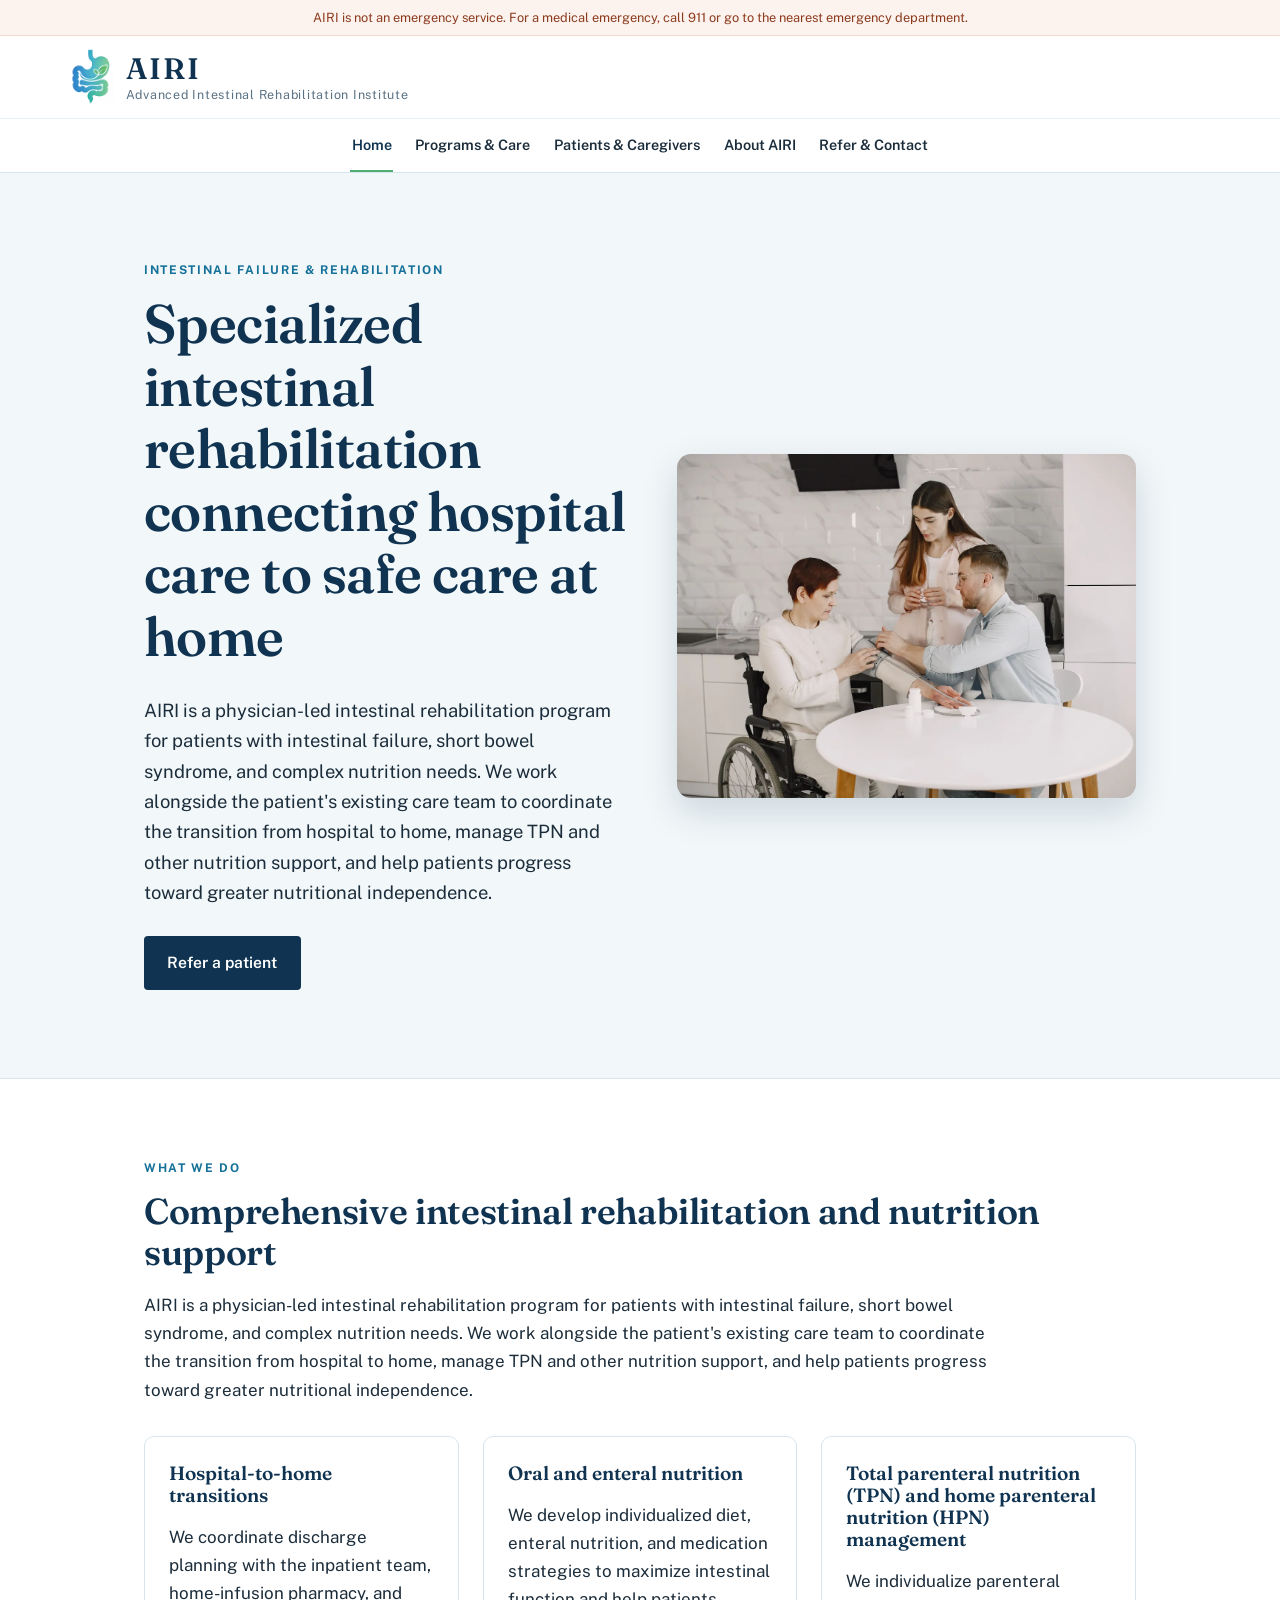
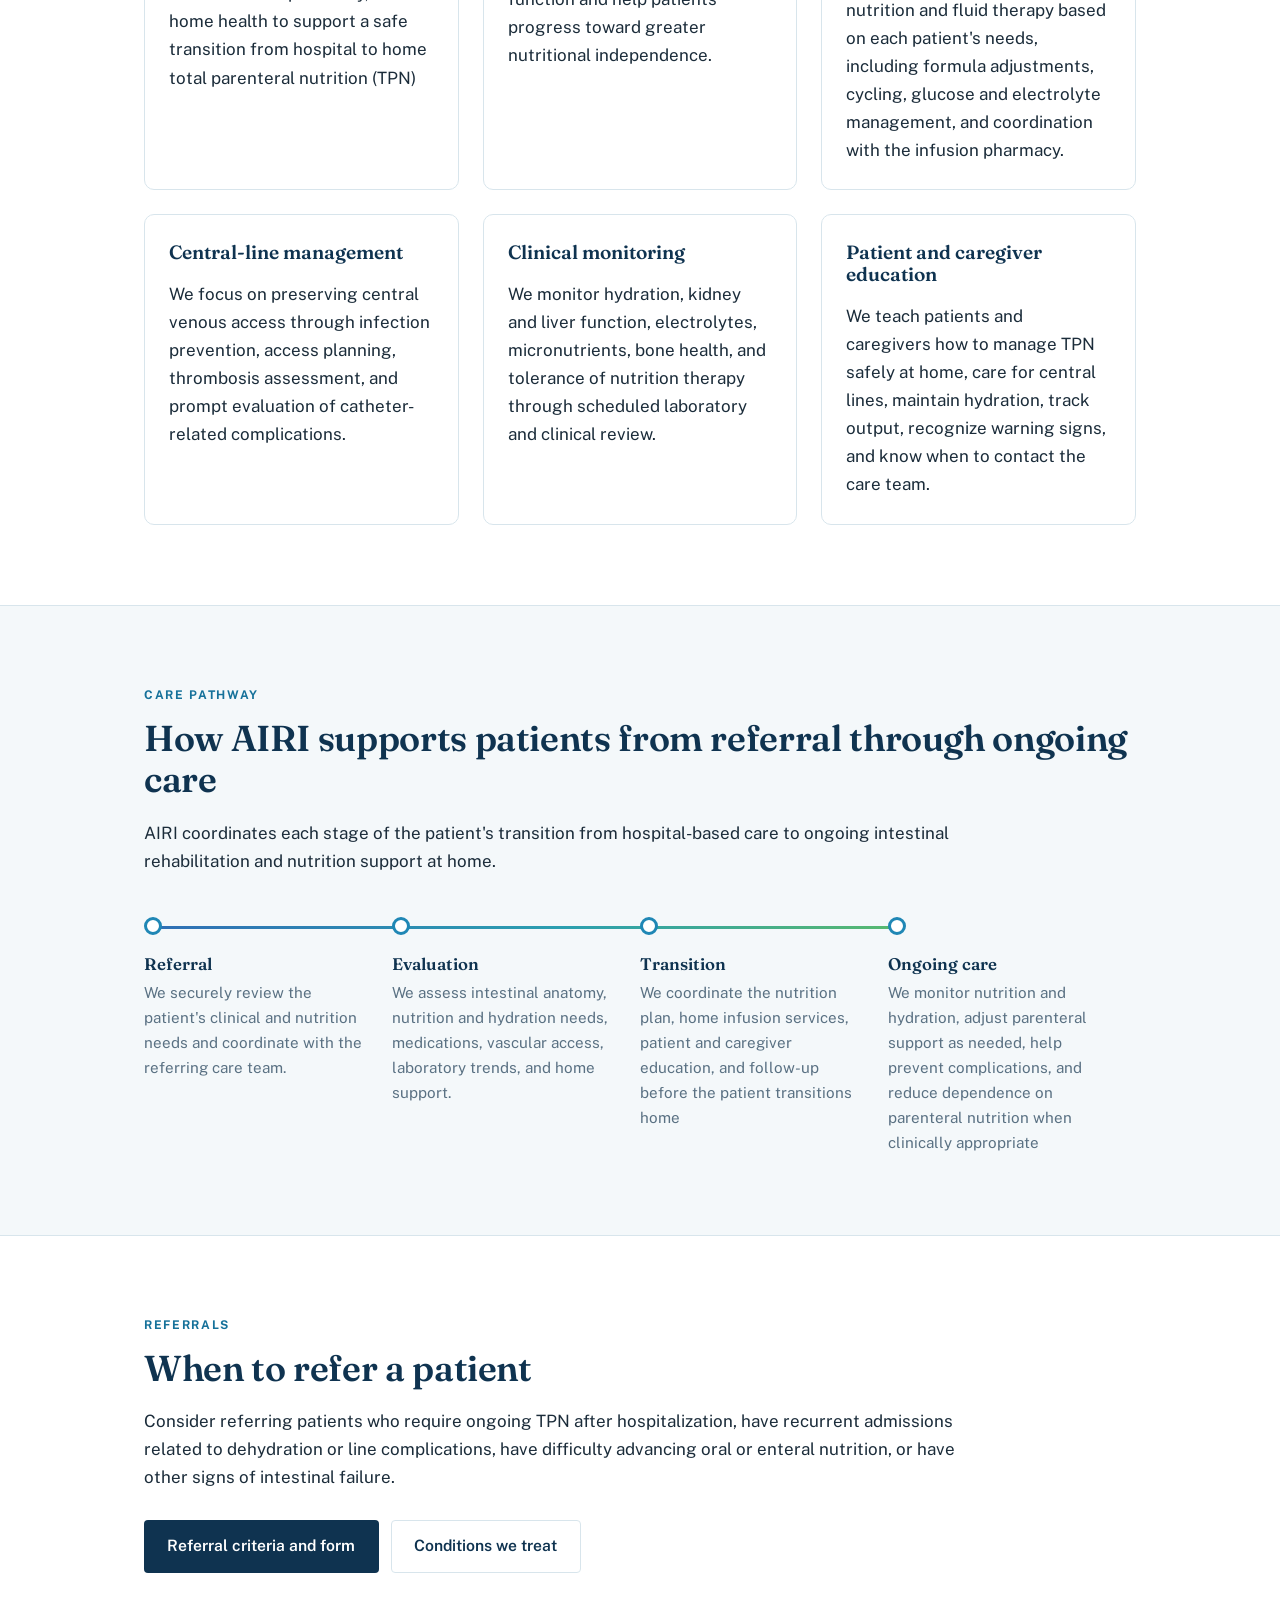
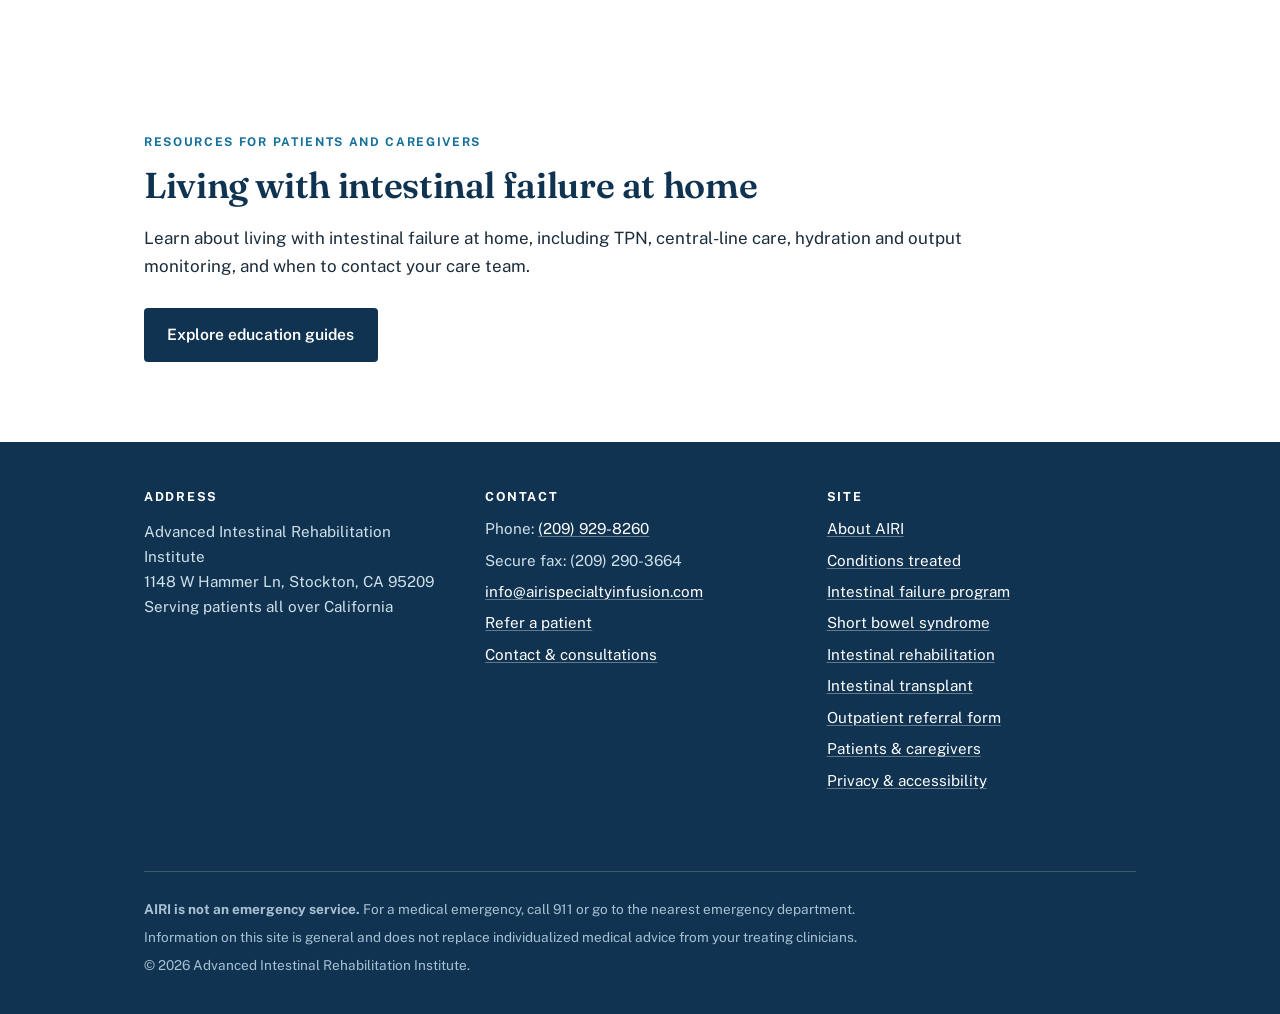
==== commit f0c893ea: "Move Refer & Contact to the last nav position Co-Authored-By: Claude Fable 5 <noreply@anthropic.com>" ====
--- a/index.html
+++ b/index.html
@@ -28,9 +28,9 @@
   <nav class="site-nav" aria-label="Main"><div class="nav-row"><ul>
       <li><a href="index.html" aria-current="page">Home</a></li>
       <li><a href="programs.html">Programs &amp; Care</a></li>
-      <li><a href="refer.html">Refer &amp; Contact</a></li>
       <li><a href="patients.html">Patients &amp; Caregivers</a></li>
       <li><a href="about.html">About AIRI</a></li>
+      <li><a href="refer.html">Refer &amp; Contact</a></li>
   </ul></div></nav>
 </header>
 
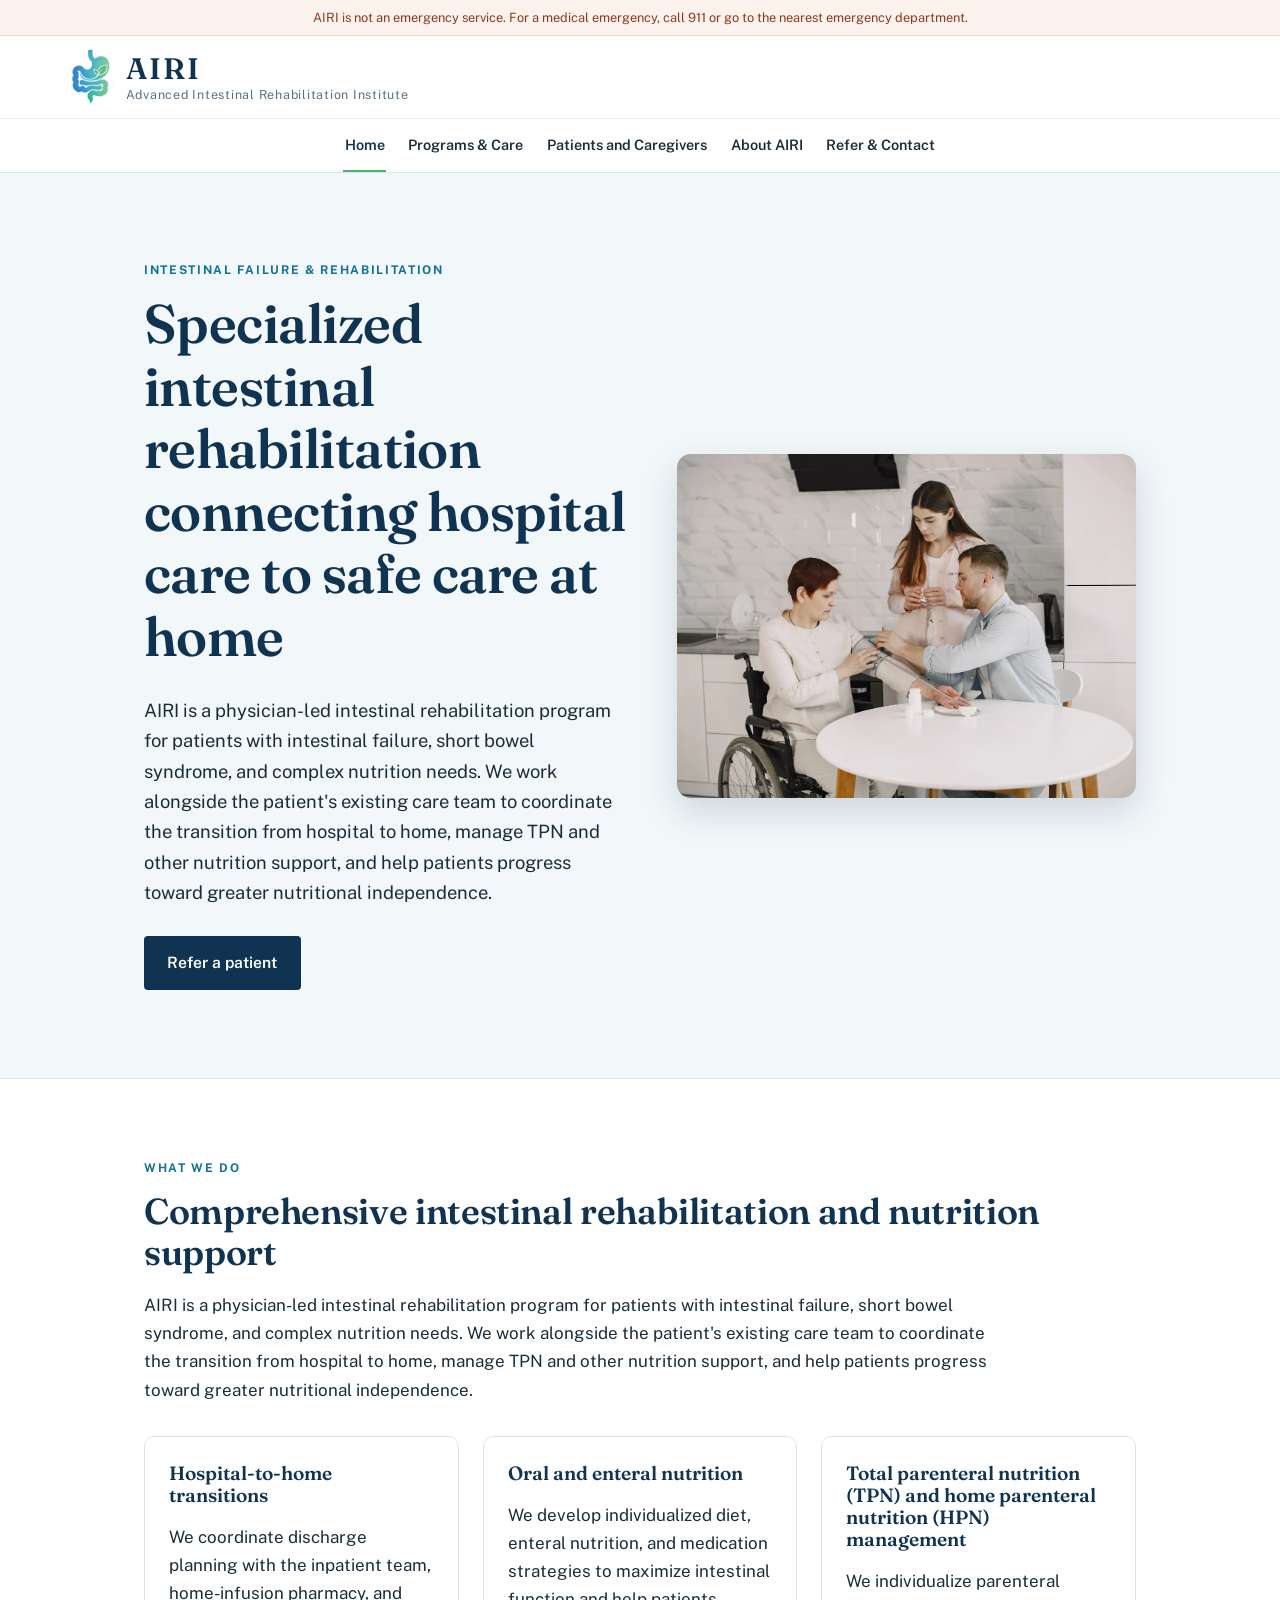
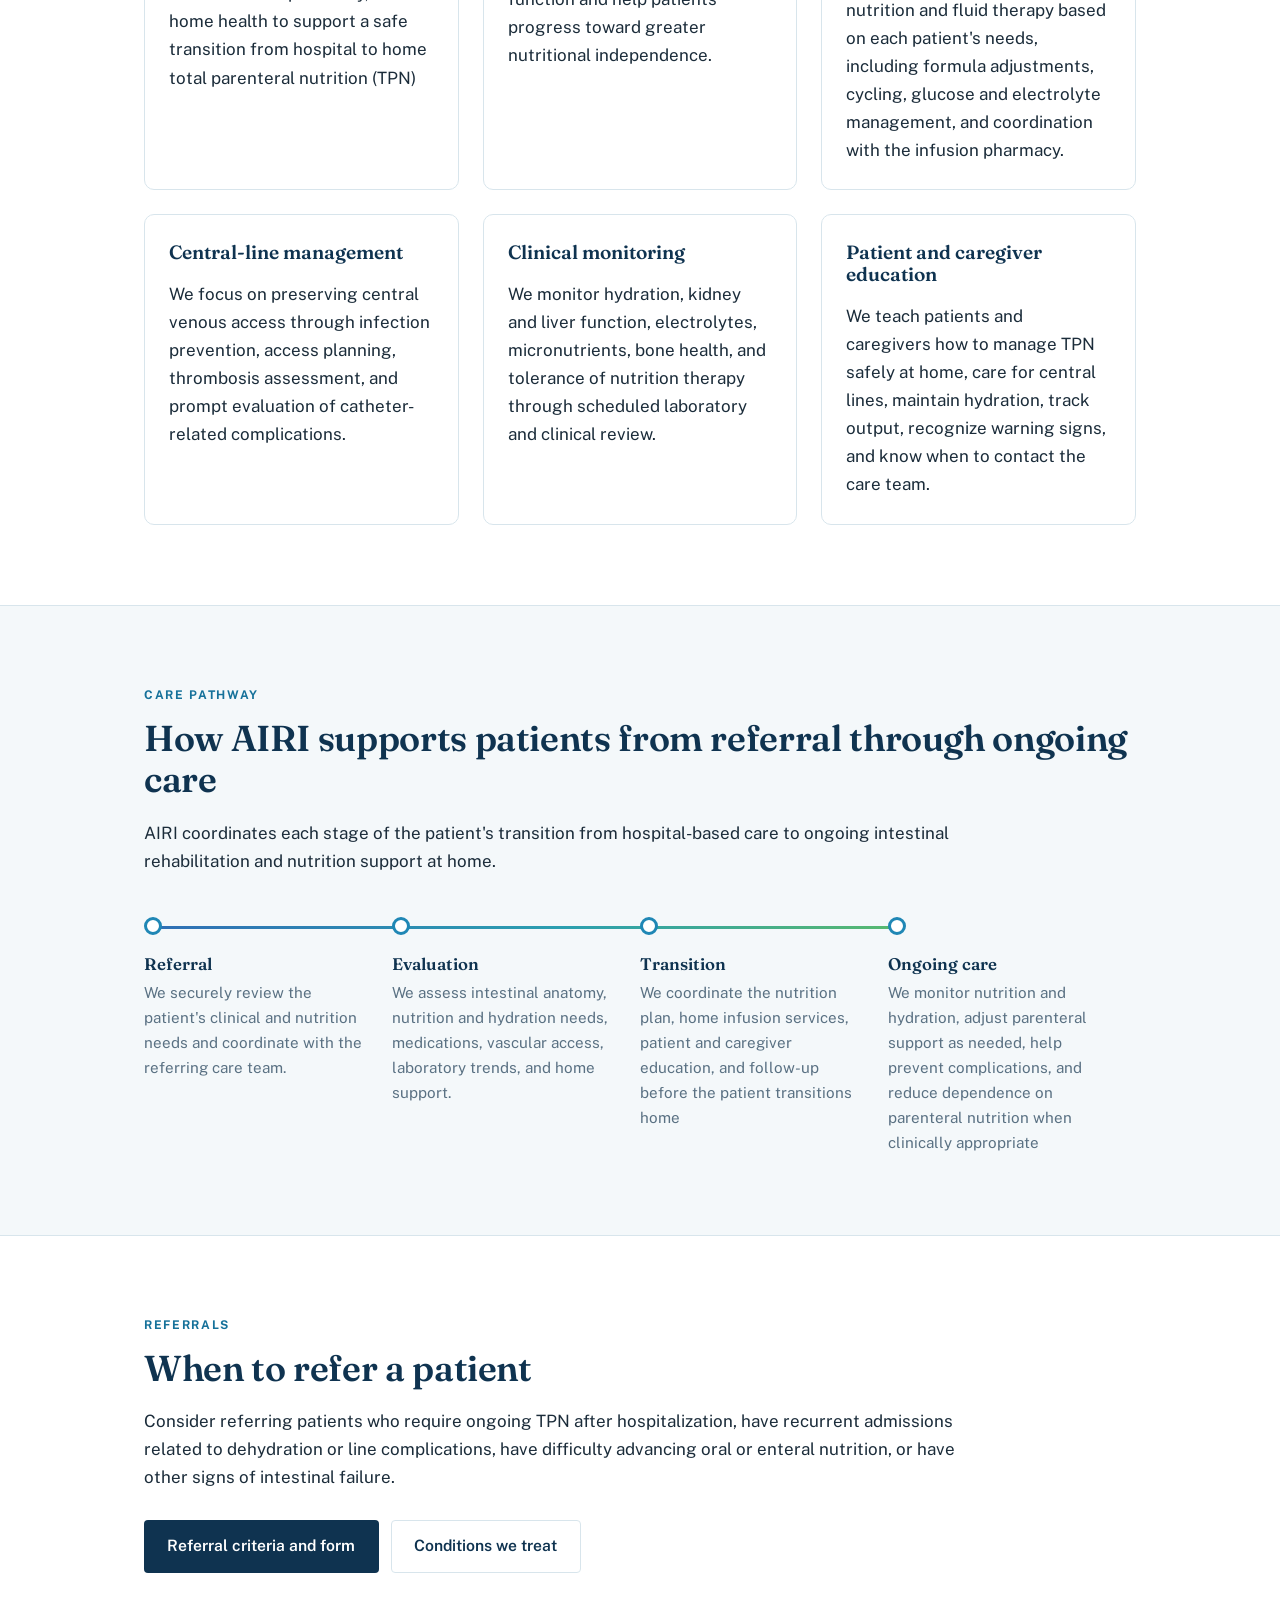
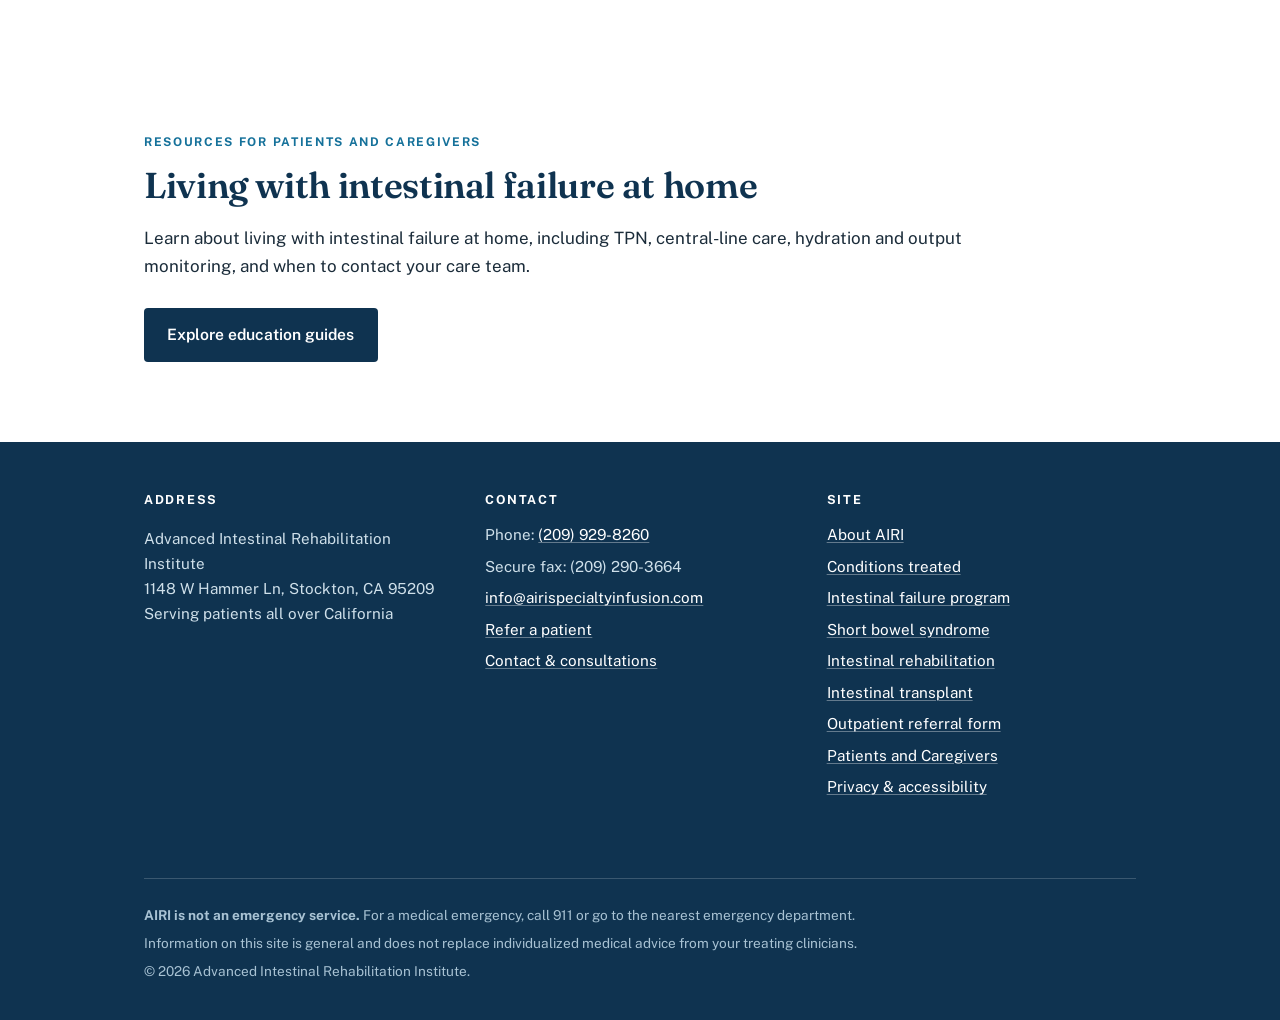
==== commit 239a7ac9: "SEO pass: consistent meta tags, share image, schema, reviewer info, cleanup - Canonical + full Open " ====
--- a/index.html
+++ b/index.html
@@ -1,15 +1,42 @@
 <!DOCTYPE html>
 <html lang="en">
 <head>
+<title>Intestinal Rehabilitation & Home TPN Care | AIRI</title>
+<meta name="description" content="AIRI provides specialized intestinal rehabilitation across California, helping patients with intestinal failure and complex nutrition needs transition safely from hospital to home.">
+<link rel="canonical" href="https://airispecialtyinfusion.com/">
+<meta property="og:title" content="Intestinal Rehabilitation & Home TPN Care | AIRI">
+<meta property="og:description" content="AIRI provides specialized intestinal rehabilitation across California, helping patients with intestinal failure and complex nutrition needs transition safely from hospital to home.">
+<meta property="og:url" content="https://airispecialtyinfusion.com/">
+<meta property="og:type" content="website">
+<meta property="og:site_name" content="AIRI - Advanced Intestinal Rehabilitation Institute">
+<meta property="og:image" content="https://airispecialtyinfusion.com/assets/share-image.png">
 <meta charset="utf-8">
 <meta name="viewport" content="width=device-width, initial-scale=1">
-<title>Intestinal Rehabilitation & Home TPN Care | AIRI</title>
-<meta name="description" content="AIRI provides specialized intestinal rehabilitation across California, helping patients with intestinal failure and complex nutrition needs transition safely from hospital to home.">
 <link rel="icon" href="assets/logo-mark.png">
 <link rel="preconnect" href="https://fonts.googleapis.com">
 <link rel="preconnect" href="https://fonts.gstatic.com" crossorigin>
 <link href="https://fonts.googleapis.com/css2?family=Fraunces:opsz,wght@9..144,500;9..144,600&family=Public+Sans:wght@400;600;700&display=swap" rel="stylesheet">
 <link rel="stylesheet" href="style.css?v=8">
+<script type="application/ld+json">
+{
+  "@context": "https://schema.org",
+  "@type": "MedicalClinic",
+  "name": "Advanced Intestinal Rehabilitation Institute (AIRI)",
+  "url": "https://airispecialtyinfusion.com/",
+  "telephone": "+1-209-929-8260",
+  "faxNumber": "+1-209-290-3664",
+  "email": "info@airispecialtyinfusion.com",
+  "address": {
+    "@type": "PostalAddress",
+    "streetAddress": "1148 W Hammer Ln",
+    "addressLocality": "Stockton",
+    "addressRegion": "CA",
+    "postalCode": "95209",
+    "addressCountry": "US"
+  },
+  "areaServed": "California"
+}
+</script>
 </head>
 <body>
 <a class="skip" href="#main">Skip to content</a>
@@ -28,7 +55,7 @@
   <nav class="site-nav" aria-label="Main"><div class="nav-row"><ul>
       <li><a href="index.html" aria-current="page">Home</a></li>
       <li><a href="programs.html">Programs &amp; Care</a></li>
-      <li><a href="patients.html">Patients &amp; Caregivers</a></li>
+      <li><a href="patients.html">Patients and Caregivers</a></li>
       <li><a href="about.html">About AIRI</a></li>
       <li><a href="refer.html">Refer &amp; Contact</a></li>
   </ul></div></nav>
@@ -151,11 +178,11 @@
 
 <footer class="site-footer"><div class="wrap">
   <div>
-    <h4>Address</h4>
+    <p class="ft-h">Address</p>
     <p>Advanced Intestinal Rehabilitation Institute<br>1148 W Hammer Ln, Stockton, CA 95209<br>Serving patients all over California</p>
   </div>
   <div>
-    <h4>Contact</h4>
+    <p class="ft-h">Contact</p>
     <ul>
       <li>Phone: <a href="tel:+12099298260">(209) 929-8260</a></li>
       <li>Secure fax: (209) 290-3664</li>
@@ -165,7 +192,7 @@
     </ul>
   </div>
   <div>
-    <h4>Site</h4>
+    <p class="ft-h">Site</p>
     <ul>
       <li><a href="about.html">About AIRI</a></li>
       <li><a href="conditions.html">Conditions treated</a></li>
@@ -174,7 +201,7 @@
       <li><a href="rehab.html">Intestinal rehabilitation</a></li>
       <li><a href="transplant.html">Intestinal transplant</a></li>
       <li><a href="outpatient.html">Outpatient referral form</a></li>
-      <li><a href="patients.html">Patients &amp; caregivers</a></li>
+      <li><a href="patients.html">Patients and Caregivers</a></li>
       <li><a href="privacy.html">Privacy &amp; accessibility</a></li>
     </ul>
   </div>
--- a/style.css
+++ b/style.css
@@ -340,9 +340,9 @@
   font-size: 0.95rem;
 }
 .site-footer .wrap { display: grid; gap: 2rem; grid-template-columns: repeat(auto-fit, minmax(230px, 1fr)); }
-.site-footer h4 {
+.site-footer .ft-h {
   color: #fff; font-size: 0.78rem; letter-spacing: 0.14em; text-transform: uppercase;
-  font-family: "Public Sans", sans-serif; font-weight: 700; margin-bottom: 0.75rem;
+  font-family: "Public Sans", sans-serif; font-weight: 700; margin: 0 0 0.75rem;
 }
 .site-footer a { color: #fff; text-decoration-color: rgba(255, 255, 255, 0.35); }
 .site-footer a:hover { text-decoration-color: #fff; }
@@ -470,3 +470,143 @@
 @media (max-width: 800px) {
   .hero-photo img { aspect-ratio: 3 / 2; }
 }
+
+/* ---------- About page ---------- */
+
+/* First section: stack the heading and paragraphs normally.
+   (The base .hero is a two-column grid made for the home page.) */
+.about-hero .wrap { display: block; max-width: 1120px; }
+.about-hero p.lead { font-size: 1.15rem; color: var(--ink); }
+
+/* Founder: text on the left, larger photo on the right */
+.founder-grid {
+  display: grid;
+  grid-template-columns: minmax(0, 1.1fr) minmax(0, 0.9fr);
+  gap: clamp(2rem, 5vw, 4.5rem);
+  align-items: center;
+}
+.founder-copy { order: 1; min-width: 0; }
+.founder-photo { order: 2; margin: 0; min-width: 0; }
+.founder-photo img {
+  display: block; width: 100%; max-width: 440px; height: auto;
+  margin-left: auto;
+  border-radius: 14px; box-shadow: 0 14px 36px rgba(15, 51, 80, 0.16);
+}
+@media (max-width: 800px) {
+  .founder-grid { grid-template-columns: 1fr; }
+  .founder-photo { order: -1; }
+  .founder-photo img { max-width: 320px; margin-inline: auto; }
+}
+
+/* =========================================================
+   PATIENT & CAREGIVER RESOURCES (patients.html)
+   ========================================================= */
+
+/* Hero with a narrow container: stack normally.
+   (The base .hero is a two-column grid made for the home page.) */
+.hero .wrap.narrow { display: block; max-width: 1120px; }
+.hero .wrap.narrow p.lead { font-size: 1.15rem; color: var(--ink); }
+.patient-disclaimer { font-size: 0.92rem; color: var(--muted); margin-top: 1.25rem; }
+
+
+/* Resource directory */
+.resource-grid {
+  display: grid;
+  grid-template-columns: repeat(2, minmax(0, 1fr));
+  gap: 1.25rem;
+  margin-top: 2rem;
+}
+.resource-card {
+  display: flex; flex-direction: column; height: 100%;
+  padding: 1.6rem;
+  border: 1px solid var(--line); border-radius: 12px;
+  background: #fff; text-decoration: none; color: inherit;
+  transition: transform 0.18s ease, box-shadow 0.18s ease, border-color 0.18s ease;
+}
+.resource-card:hover,
+.resource-card:focus-visible {
+  transform: translateY(-2px);
+  border-color: #b9d2df;
+  box-shadow: 0 8px 24px rgba(15, 51, 80, 0.09);
+}
+.resource-card:focus-visible { outline: 3px solid var(--teal); outline-offset: 3px; }
+.resource-card h3 { margin-top: 0; margin-bottom: 0.65rem; color: var(--navy); }
+.resource-card p { margin-top: 0; margin-bottom: 1rem; }
+.resource-link {
+  display: inline-block; margin-top: auto; padding-top: 0.4rem;
+  font-weight: 700; color: var(--teal-text);
+  text-decoration: underline; text-underline-offset: 3px;
+}
+
+.section-intro { max-width: 720px; margin-bottom: 0; }
+
+
+/* Individual patient guides
+   (anchor offset comes from the site-wide [id] rule, so jumps clear the sticky header) */
+.patient-guide h2 { margin-bottom: 1.5rem; }
+.patient-guide h3 { margin-top: 2rem; margin-bottom: 0.7rem; }
+.patient-guide ul { padding-left: 1.4rem; }
+.patient-guide li { margin-bottom: 0.55rem; }
+
+
+/* Notes */
+.patient-note {
+  margin-top: 1.75rem; padding: 1.2rem 1.35rem;
+  border-left: 4px solid var(--teal); background: var(--wash);
+  border-radius: 0 10px 10px 0;
+}
+.tint .patient-note { background: #fff; }
+.patient-note p { margin: 0; max-width: none; }
+
+/* Emergency note */
+.emergency-note {
+  margin-top: 2rem; padding: 1.4rem;
+  border: 1px solid #e8c6b4; background: var(--alert-bg); border-radius: 12px;
+}
+.emergency-note h3 { margin-top: 0; color: var(--alert); }
+.emergency-note p:last-child { margin-bottom: 0; }
+
+
+/* Checklists */
+.patient-guide ul.checklist, ul.checklist { list-style: none; padding-left: 0; }
+.checklist li { position: relative; padding-left: 1.8rem; margin-bottom: 0.75rem; }
+.checklist li::before {
+  content: "\2713"; position: absolute; left: 0; top: 0;
+  font-weight: 700; color: var(--teal-text);
+}
+
+
+/* Back to resources */
+.back-link { margin-top: 2rem; font-size: 0.95rem; }
+.back-link a { font-weight: 600; text-underline-offset: 3px; }
+
+
+/* Who to call */
+.grid.three { grid-template-columns: repeat(auto-fit, minmax(min(300px, 100%), 1fr)); }
+.call-card ul { padding-left: 1.25rem; }
+.call-card li { margin-bottom: 0.6rem; }
+.call-card p:last-child { margin-bottom: 0; }
+.tint .card.emergency-call-card,
+.card.emergency-call-card { border-color: #e8c6b4; background: var(--alert-bg); }
+.emergency-call-card h3 { color: var(--alert); }
+
+
+/* Related guides */
+.related-grid { margin-top: 2rem; }
+
+
+/* Review information */
+.patient-review { padding-block: 1.75rem; }
+.patient-review p { font-size: 0.9rem; }
+.patient-review p:last-child { margin-bottom: 0; }
+
+
+/* CTA emergency reminder */
+.emergency-reminder { margin-top: 1.5rem; font-size: 0.9rem; }
+
+
+/* Mobile */
+@media (max-width: 800px) {
+  .resource-grid { grid-template-columns: 1fr; }
+  .resource-card { padding: 1.35rem; }
+}
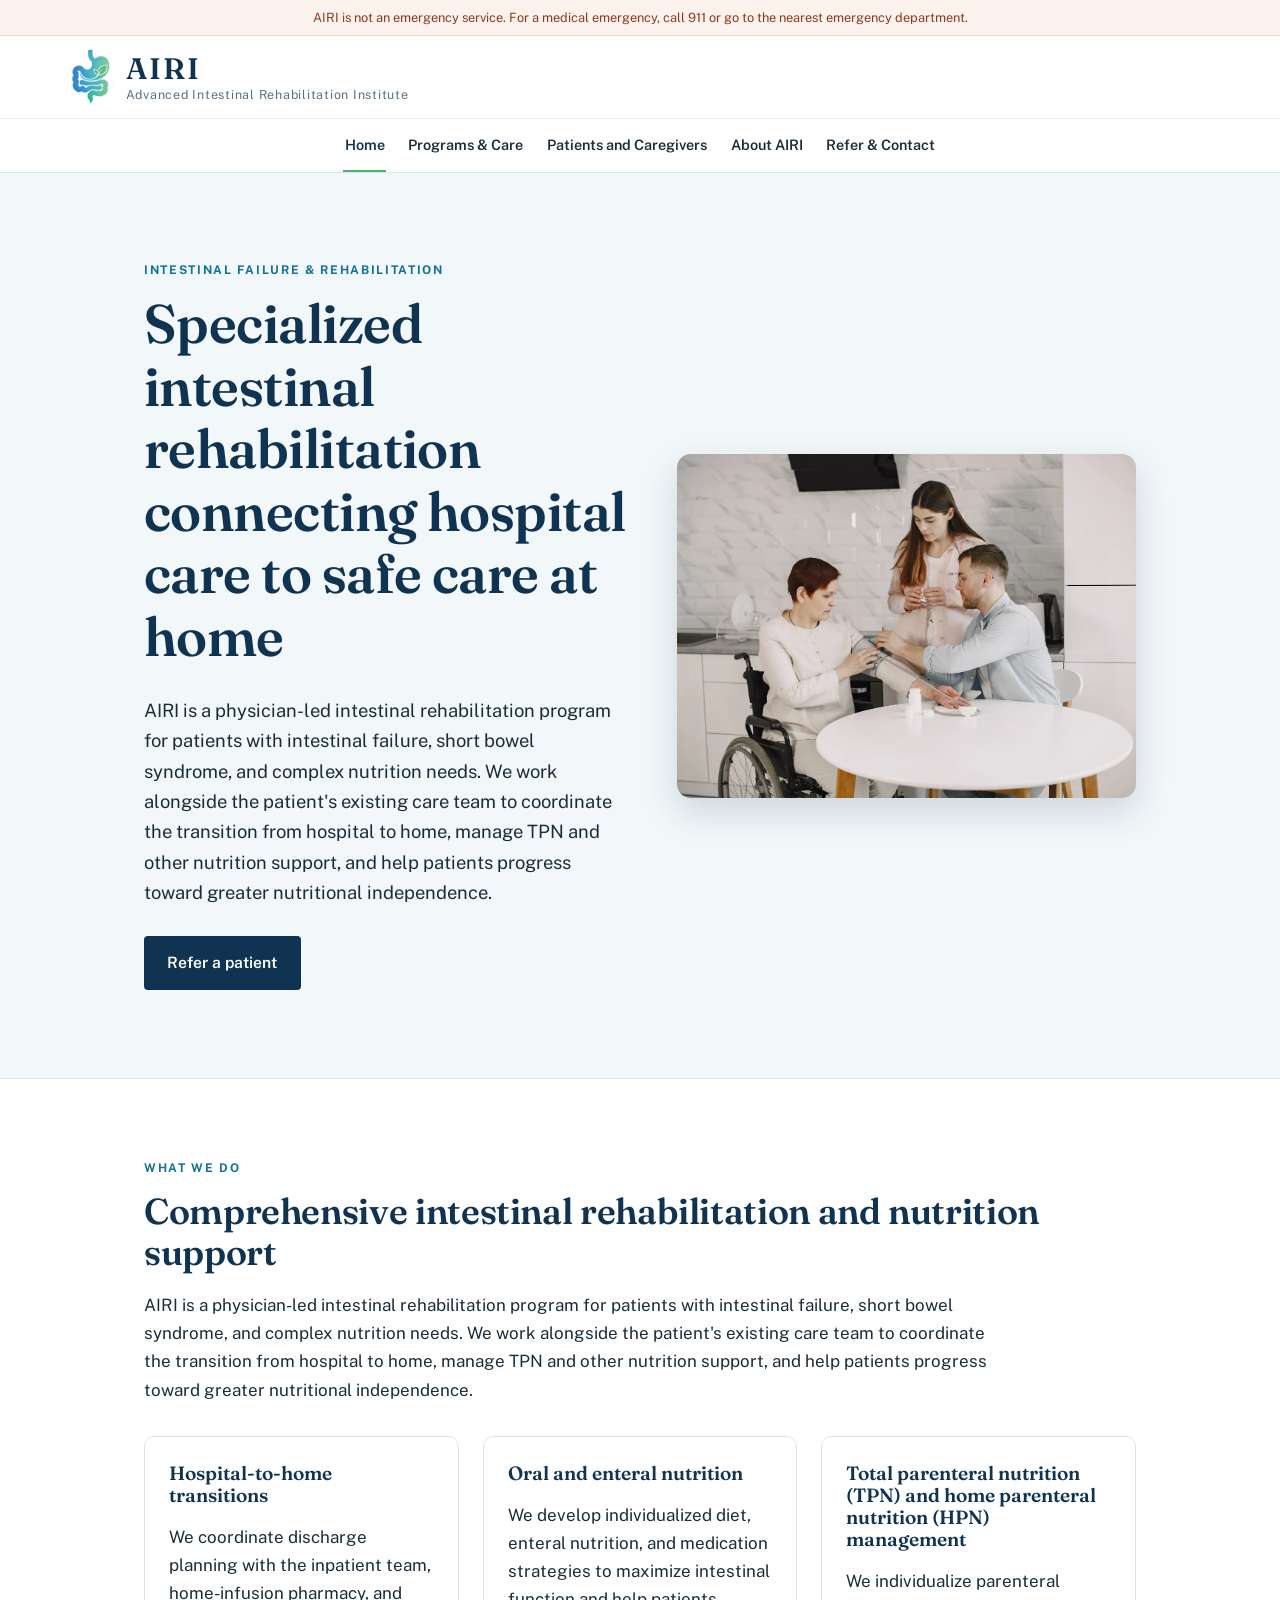
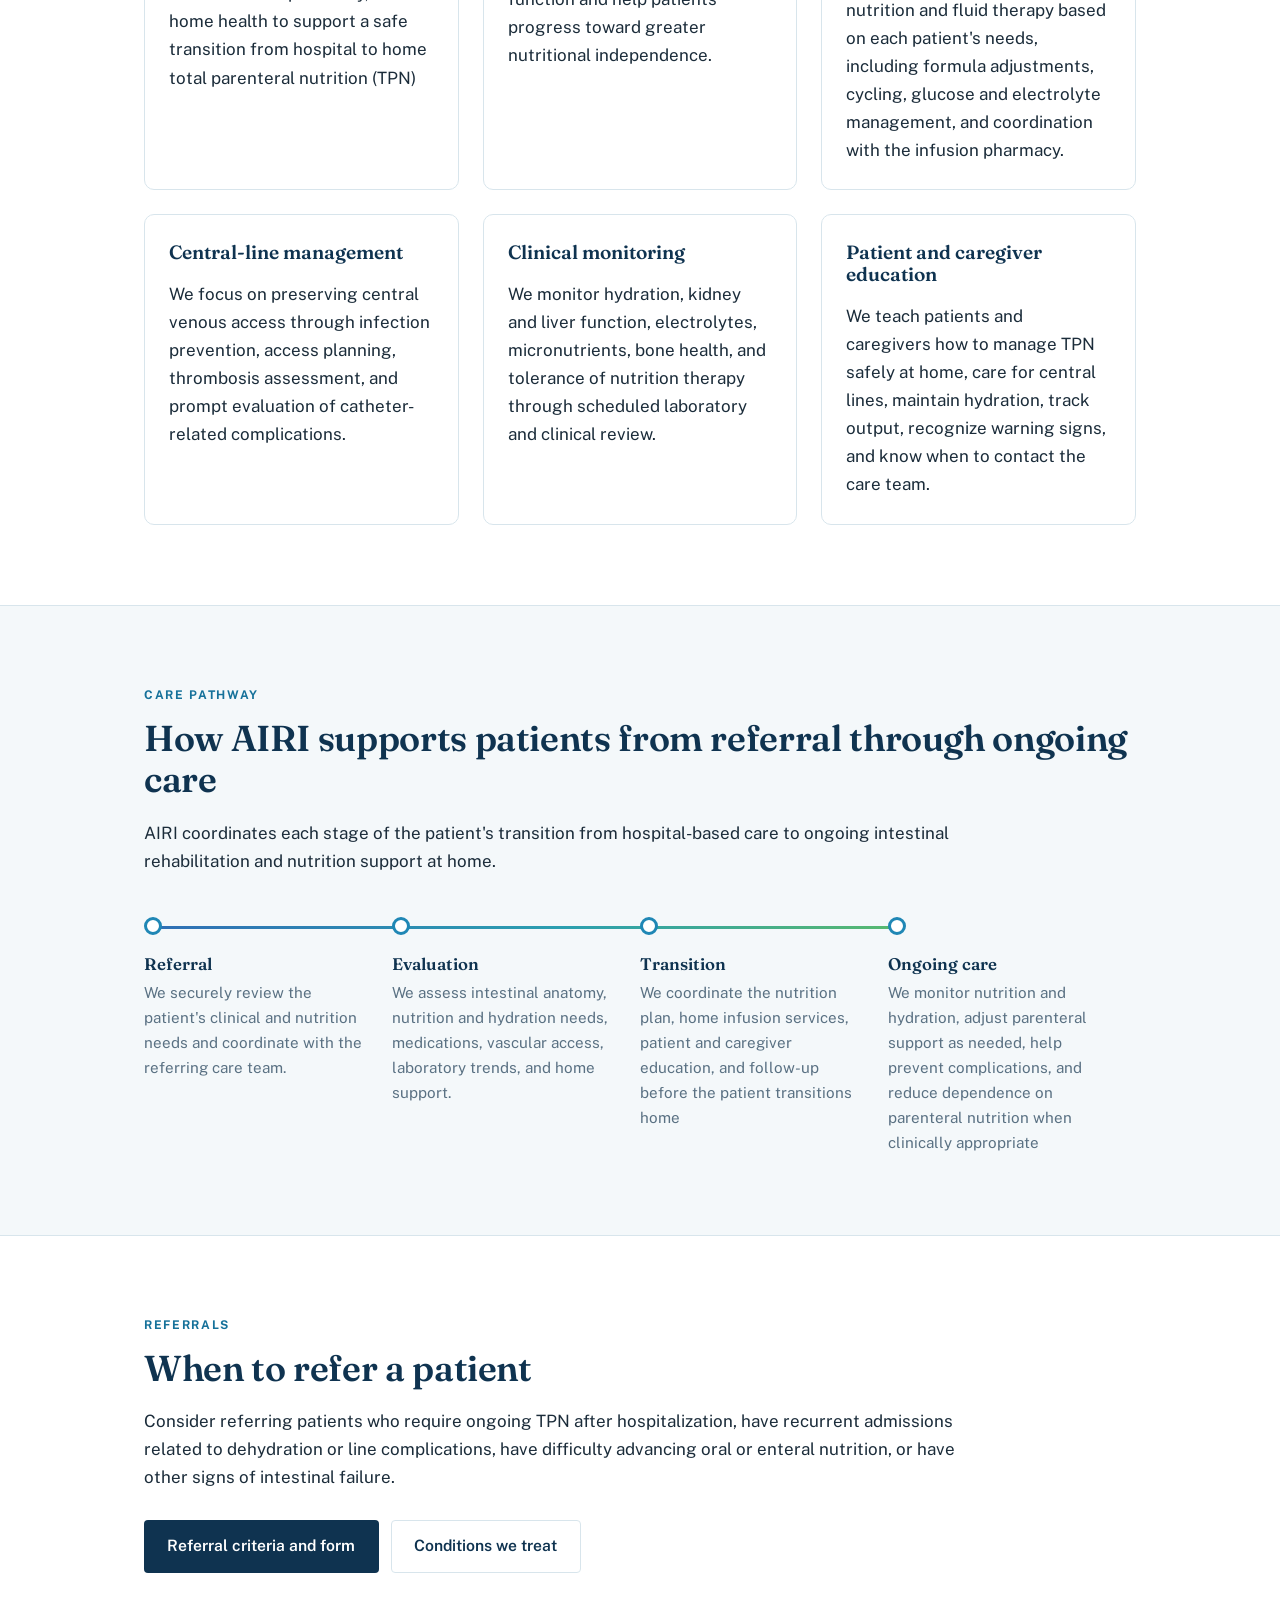
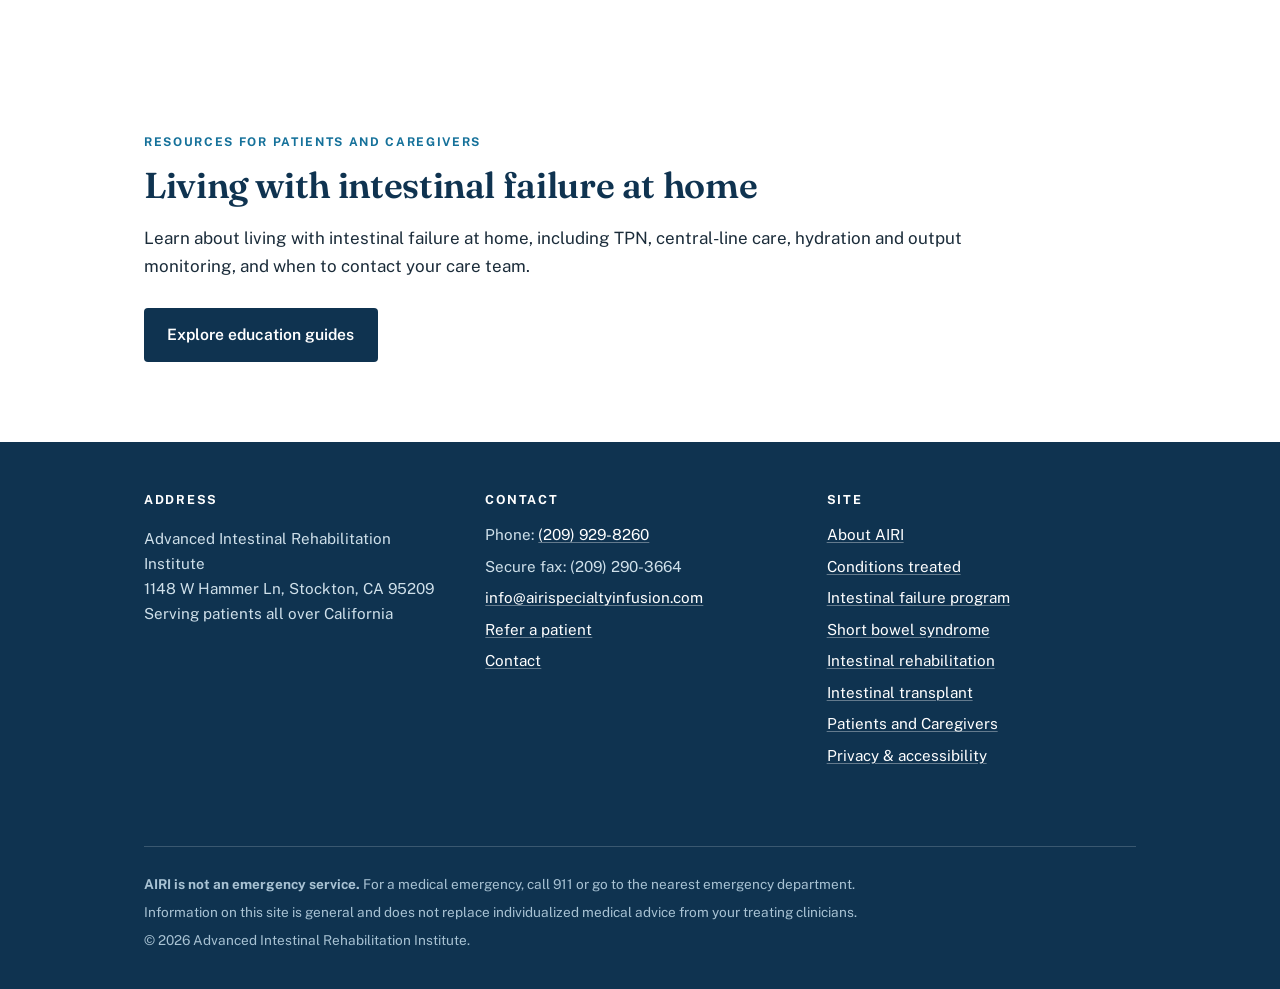
==== commit 7459dceb: "Remove referral and consultation forms The Refer & Contact page now carries contact information only" ====
--- a/index.html
+++ b/index.html
@@ -2,10 +2,10 @@
 <html lang="en">
 <head>
 <title>Intestinal Rehabilitation & Home TPN Care | AIRI</title>
-<meta name="description" content="AIRI provides specialized intestinal rehabilitation across California, helping patients with intestinal failure and complex nutrition needs transition safely from hospital to home.">
+<meta name="description" content="Specialized intestinal rehabilitation across California — helping patients with intestinal failure move safely from hospital care to care at home.">
 <link rel="canonical" href="https://airispecialtyinfusion.com/">
 <meta property="og:title" content="Intestinal Rehabilitation & Home TPN Care | AIRI">
-<meta property="og:description" content="AIRI provides specialized intestinal rehabilitation across California, helping patients with intestinal failure and complex nutrition needs transition safely from hospital to home.">
+<meta property="og:description" content="Specialized intestinal rehabilitation across California — helping patients with intestinal failure move safely from hospital care to care at home.">
 <meta property="og:url" content="https://airispecialtyinfusion.com/">
 <meta property="og:type" content="website">
 <meta property="og:site_name" content="AIRI - Advanced Intestinal Rehabilitation Institute">
@@ -70,7 +70,7 @@
     <p class="lede">AIRI is a physician-led intestinal rehabilitation program for patients with intestinal failure, short bowel syndrome, and complex nutrition needs. We work alongside the patient's existing care team to coordinate the transition from hospital to home, manage TPN and other nutrition support, and help patients progress toward greater nutritional independence.</p>
     <div class="btn-row">
       <a class="btn btn-primary" href="refer.html">Refer a patient</a>
-      <!--<a class="btn btn-ghost" href="refer.html#consult">Request a consultation</a>-->
+      <!--<a class="btn btn-ghost" href="refer.html">Contact AIRI</a>-->
     </div>
   </div>
   <figure class="hero-photo">
@@ -188,7 +188,7 @@
       <li>Secure fax: (209) 290-3664</li>
       <li><a href="mailto:info@airispecialtyinfusion.com">info@airispecialtyinfusion.com</a></li>
       <li><a href="refer.html">Refer a patient</a></li>
-      <li><a href="refer.html#consult">Contact &amp; consultations</a></li>
+      <li><a href="refer.html">Contact</a></li>
     </ul>
   </div>
   <div>
@@ -200,7 +200,6 @@
       <li><a href="sbs.html">Short bowel syndrome</a></li>
       <li><a href="rehab.html">Intestinal rehabilitation</a></li>
       <li><a href="transplant.html">Intestinal transplant</a></li>
-      <li><a href="outpatient.html">Outpatient referral form</a></li>
       <li><a href="patients.html">Patients and Caregivers</a></li>
       <li><a href="privacy.html">Privacy &amp; accessibility</a></li>
     </ul>
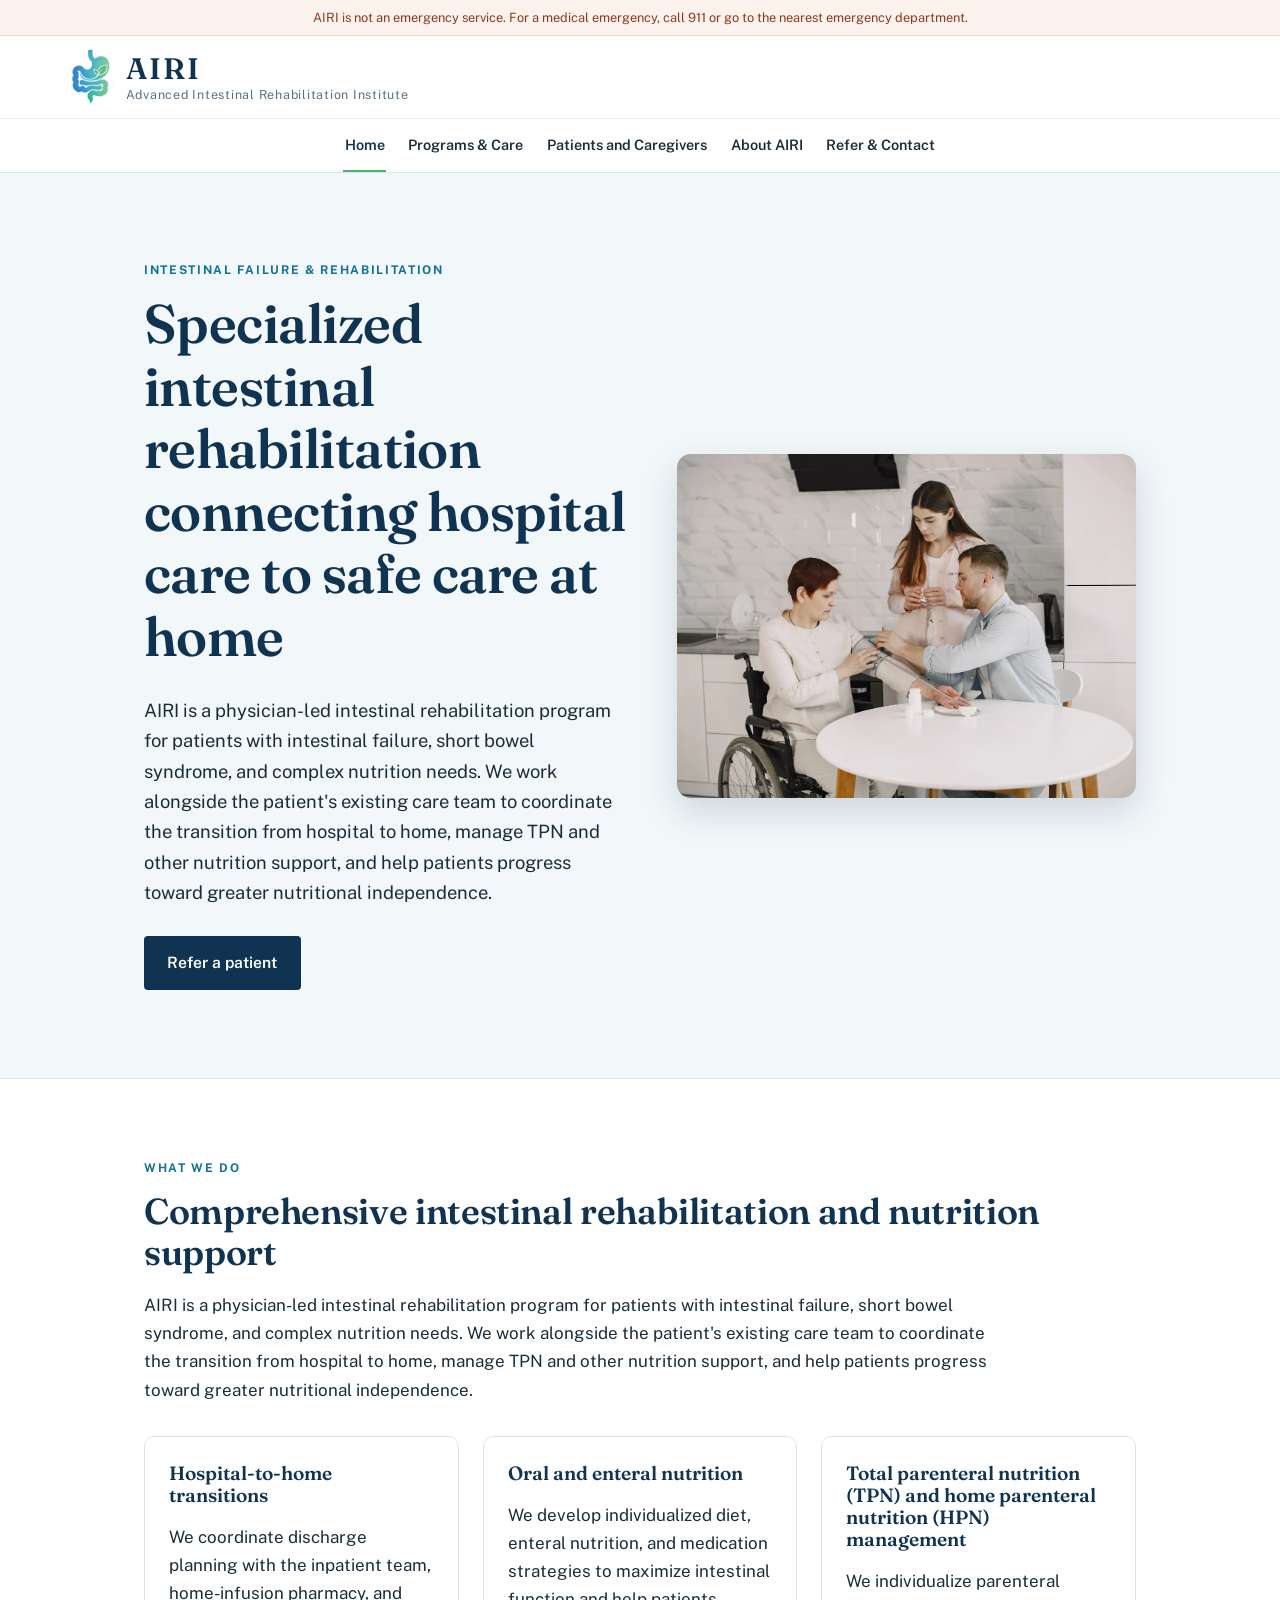
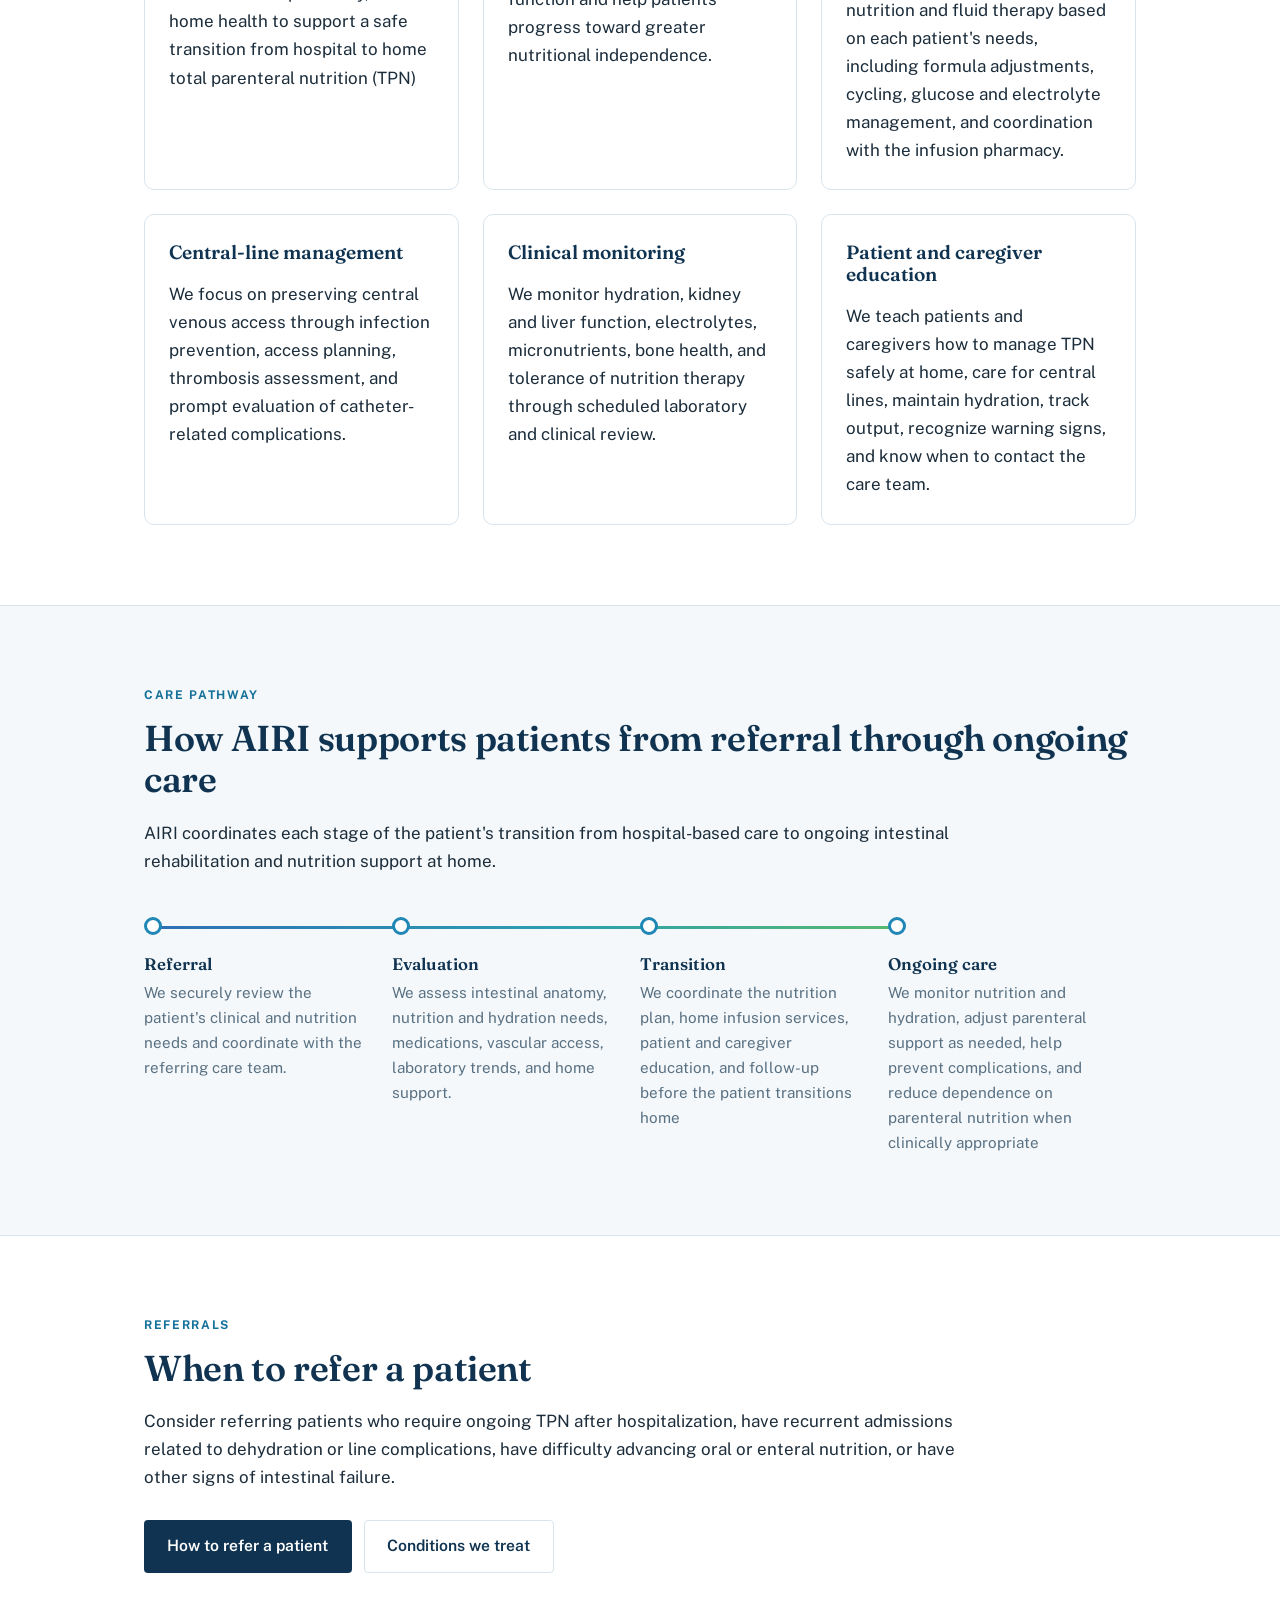
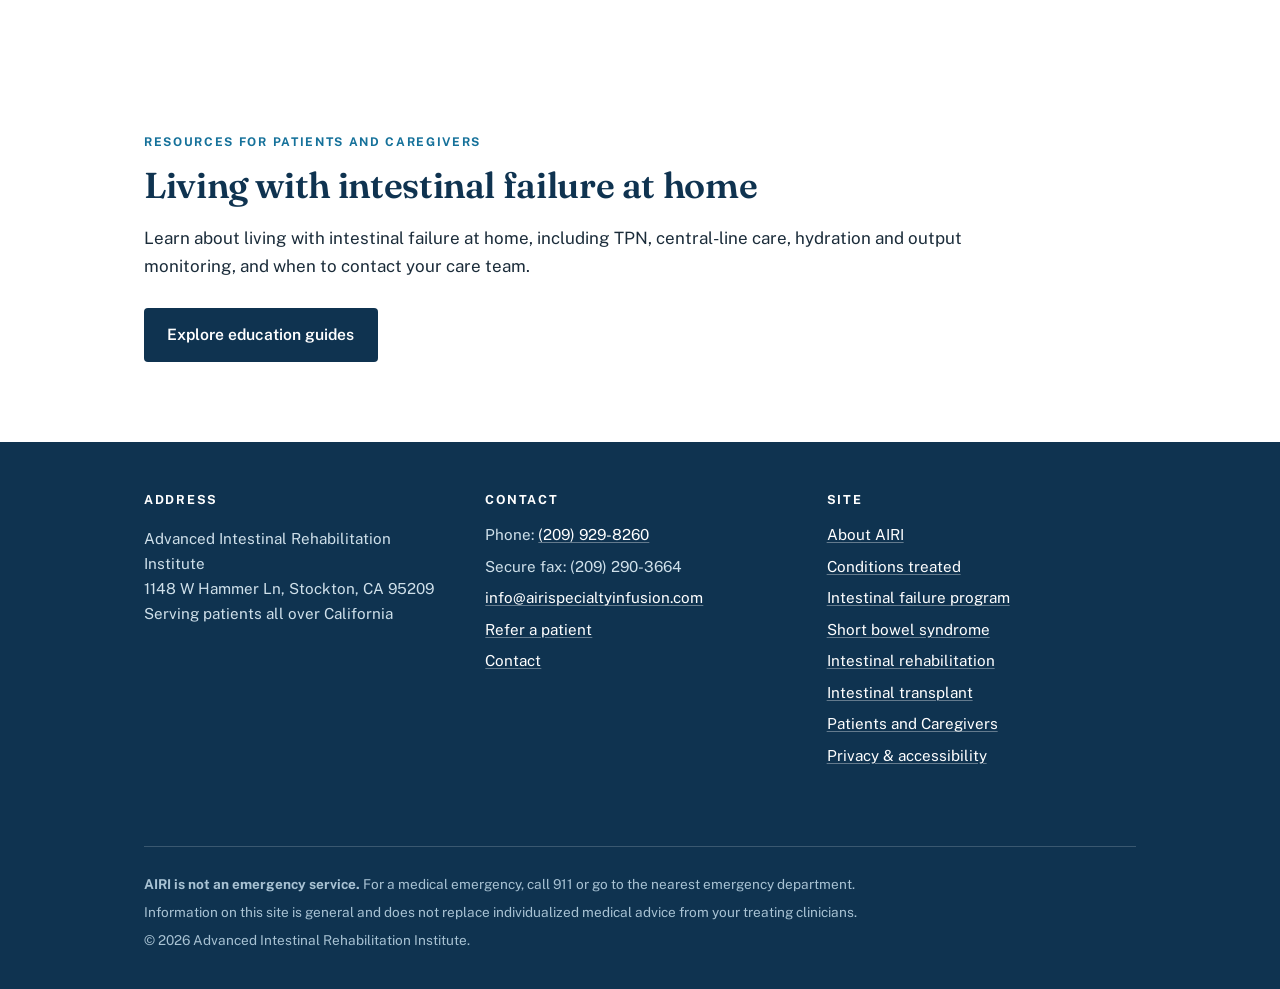
==== commit 2ebbafaf: "Add downloadable PDF referral forms to the Refer & Contact page Two print-and-fax PDFs under assets/" ====
--- a/index.html
+++ b/index.html
@@ -156,7 +156,7 @@
       of intestinal failure.
     </p>
     <div class="btn-row">
-      <a class="btn btn-primary" href="refer.html">Referral criteria and form</a>
+      <a class="btn btn-primary" href="refer.html">How to refer a patient</a>
       <a class="btn btn-ghost" href="conditions.html">Conditions we treat</a>
     </div>
   </div>
